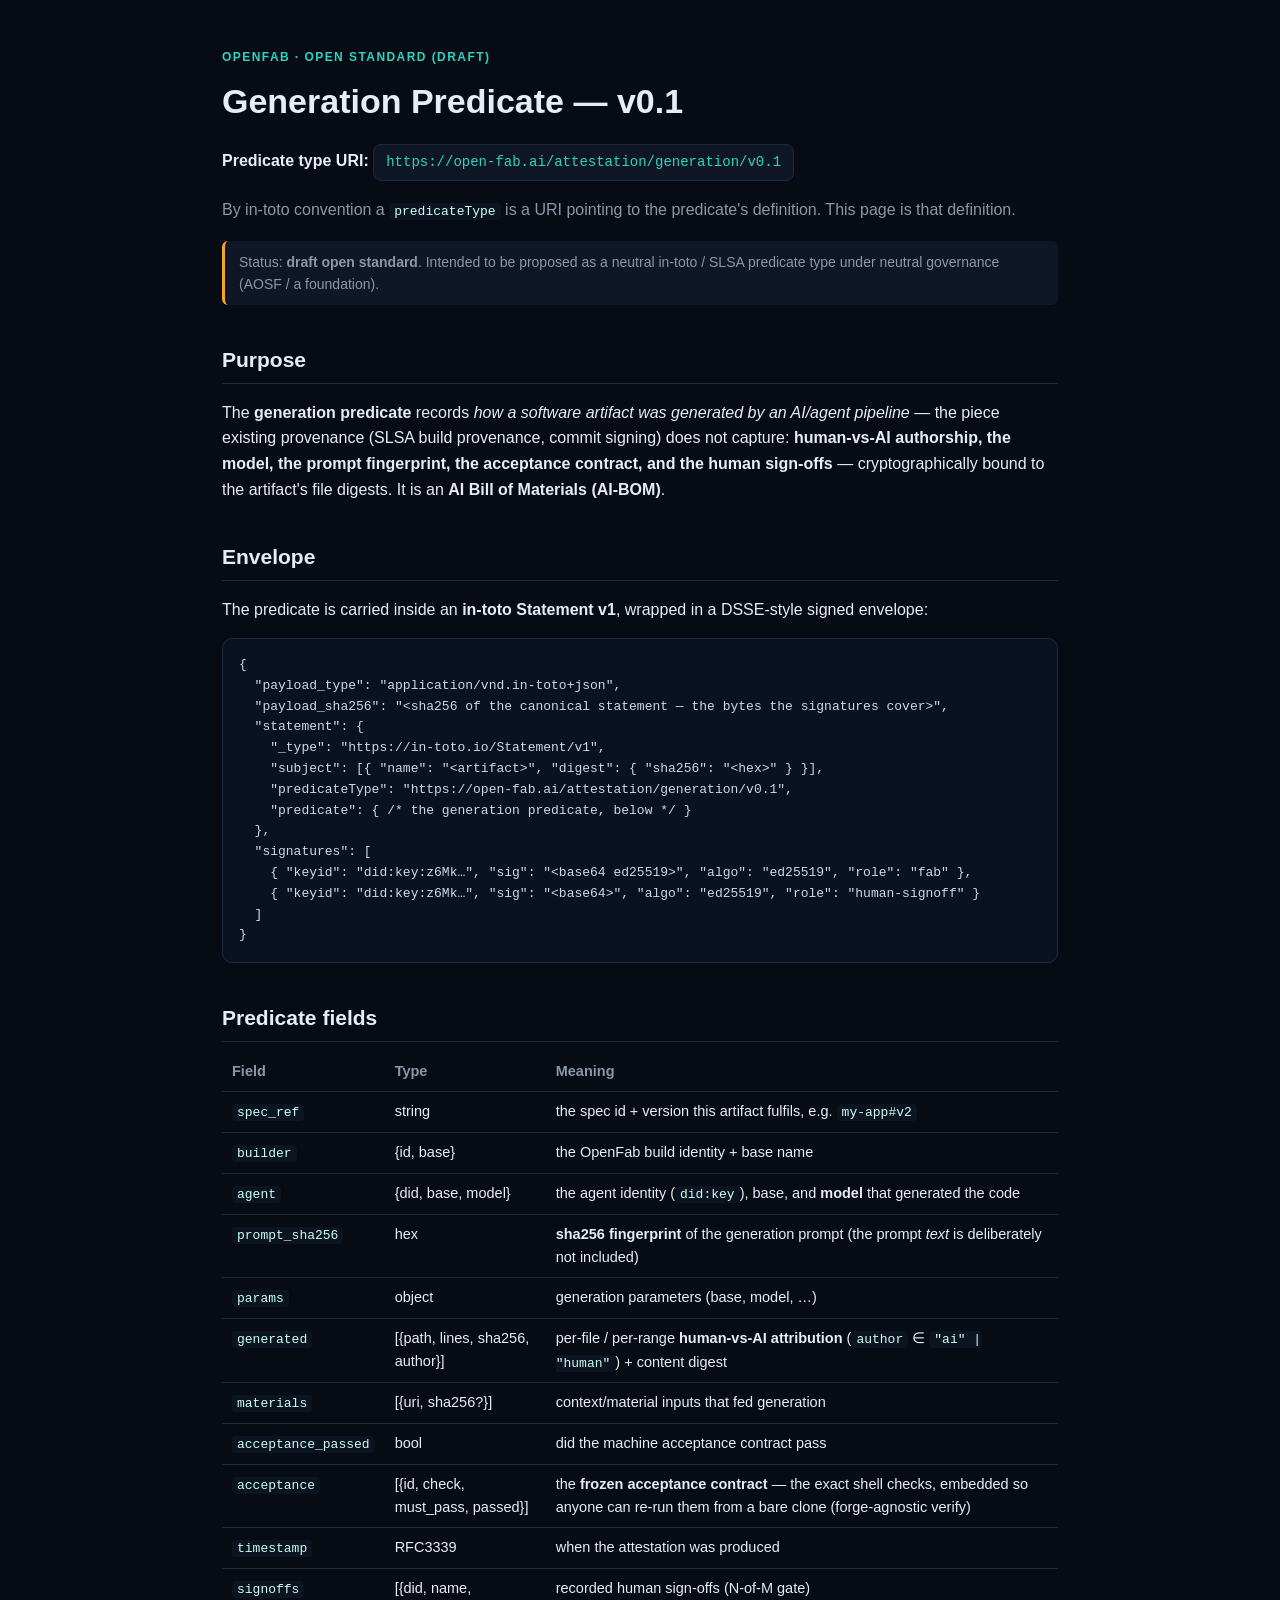
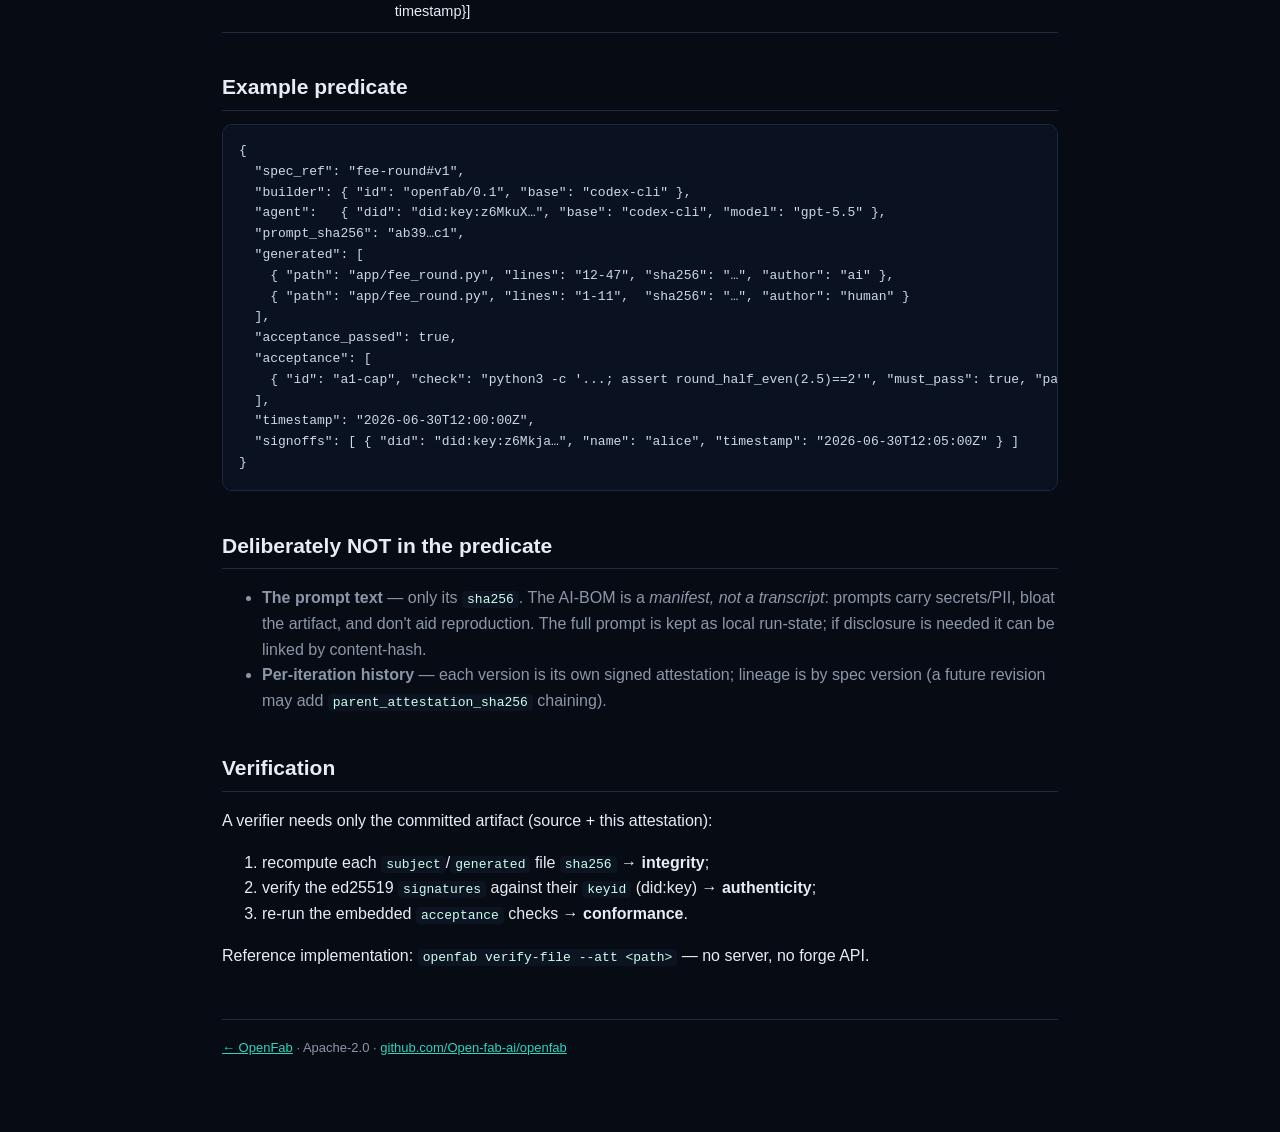
==== attestation/generation/v0.1/index.html @ d7382ff9 "docs: publish the generation predicate v0.1 (predicateType URL target) Resolves https://open-fab.ai/" ====
<!doctype html>
<html lang="en">
<head>
<meta charset="utf-8" />
<meta name="viewport" content="width=device-width, initial-scale=1" />
<title>OpenFab Generation Predicate v0.1</title>
<meta name="description" content="The openfab/generation in-toto predicate — an AI Bill of Materials recording human-vs-AI authorship, model, prompt fingerprint, the acceptance contract, and human sign-offs, bound to an artifact's file digests." />
<style>
  :root{ --bg:#070b14; --panel:#0f1626; --line:#1e2a40; --ink:#e7ecf5; --muted:#8b97a8; --teal:#2dd4bf; --amber:#f5a623; }
  *{ box-sizing:border-box }
  body{ margin:0; background:var(--bg); color:var(--ink); font:16px/1.6 -apple-system,Segoe UI,Inter,Arial,sans-serif; }
  .wrap{ max-width:880px; margin:0 auto; padding:48px 22px 80px; }
  a{ color:var(--teal); }
  .kick{ color:var(--teal); font-weight:700; letter-spacing:.12em; font-size:12px; text-transform:uppercase; }
  h1{ font-size:34px; margin:.2em 0 .1em; }
  h2{ font-size:21px; margin:1.8em 0 .5em; border-bottom:1px solid var(--line); padding-bottom:6px; }
  .uri{ display:inline-block; background:var(--panel); border:1px solid var(--line); border-radius:8px; padding:6px 12px; font-family:ui-monospace,JetBrains Mono,monospace; color:var(--teal); font-size:14px; word-break:break-all; }
  .status{ background:var(--panel); border-left:3px solid var(--amber); padding:10px 14px; border-radius:6px; color:var(--muted); font-size:14px; margin:18px 0; }
  table{ width:100%; border-collapse:collapse; margin:10px 0; font-size:14.5px; }
  th,td{ text-align:left; padding:8px 10px; border-bottom:1px solid var(--line); vertical-align:top; }
  th{ color:var(--muted); font-weight:600; }
  code{ font-family:ui-monospace,JetBrains Mono,monospace; color:#cfe; background:#0c1422; padding:1px 5px; border-radius:4px; font-size:13px; }
  pre{ background:#0a1120; border:1px solid var(--line); border-radius:10px; padding:16px; overflow:auto; font-family:ui-monospace,JetBrains Mono,monospace; font-size:13px; color:#cdd9ea; }
  .muted{ color:var(--muted); }
  footer{ margin-top:50px; color:var(--muted); font-size:13px; border-top:1px solid var(--line); padding-top:18px; }
</style>
</head>
<body>
<div class="wrap">
  <div class="kick">OpenFab · Open Standard (draft)</div>
  <h1>Generation Predicate — v0.1</h1>
  <p><b>Predicate type URI:</b> <span class="uri">https://open-fab.ai/attestation/generation/v0.1</span></p>
  <p class="muted">By in-toto convention a <code>predicateType</code> is a URI pointing to the predicate's definition. This page is that definition.</p>
  <div class="status">Status: <b>draft open standard</b>. Intended to be proposed as a neutral in-toto / SLSA predicate type under neutral governance (AOSF / a foundation).</div>

  <h2>Purpose</h2>
  <p>The <b>generation predicate</b> records <i>how a software artifact was generated by an AI/agent pipeline</i> — the piece existing provenance (SLSA build provenance, commit signing) does not capture: <b>human-vs-AI authorship, the model, the prompt fingerprint, the acceptance contract, and the human sign-offs</b> — cryptographically bound to the artifact's file digests. It is an <b>AI Bill of Materials (AI-BOM)</b>.</p>

  <h2>Envelope</h2>
  <p>The predicate is carried inside an <b>in-toto Statement v1</b>, wrapped in a DSSE-style signed envelope:</p>
  <pre>{
  "payload_type": "application/vnd.in-toto+json",
  "payload_sha256": "&lt;sha256 of the canonical statement — the bytes the signatures cover&gt;",
  "statement": {
    "_type": "https://in-toto.io/Statement/v1",
    "subject": [{ "name": "&lt;artifact&gt;", "digest": { "sha256": "&lt;hex&gt;" } }],
    "predicateType": "https://open-fab.ai/attestation/generation/v0.1",
    "predicate": { /* the generation predicate, below */ }
  },
  "signatures": [
    { "keyid": "did:key:z6Mk…", "sig": "&lt;base64 ed25519&gt;", "algo": "ed25519", "role": "fab" },
    { "keyid": "did:key:z6Mk…", "sig": "&lt;base64&gt;", "algo": "ed25519", "role": "human-signoff" }
  ]
}</pre>

  <h2>Predicate fields</h2>
  <table>
    <tr><th>Field</th><th>Type</th><th>Meaning</th></tr>
    <tr><td><code>spec_ref</code></td><td>string</td><td>the spec id + version this artifact fulfils, e.g. <code>my-app#v2</code></td></tr>
    <tr><td><code>builder</code></td><td>{id, base}</td><td>the OpenFab build identity + base name</td></tr>
    <tr><td><code>agent</code></td><td>{did, base, model}</td><td>the agent identity (<code>did:key</code>), base, and <b>model</b> that generated the code</td></tr>
    <tr><td><code>prompt_sha256</code></td><td>hex</td><td><b>sha256 fingerprint</b> of the generation prompt (the prompt <i>text</i> is deliberately not included)</td></tr>
    <tr><td><code>params</code></td><td>object</td><td>generation parameters (base, model, …)</td></tr>
    <tr><td><code>generated</code></td><td>[{path, lines, sha256, author}]</td><td>per-file / per-range <b>human-vs-AI attribution</b> (<code>author</code> ∈ <code>"ai" | "human"</code>) + content digest</td></tr>
    <tr><td><code>materials</code></td><td>[{uri, sha256?}]</td><td>context/material inputs that fed generation</td></tr>
    <tr><td><code>acceptance_passed</code></td><td>bool</td><td>did the machine acceptance contract pass</td></tr>
    <tr><td><code>acceptance</code></td><td>[{id, check, must_pass, passed}]</td><td>the <b>frozen acceptance contract</b> — the exact shell checks, embedded so anyone can re-run them from a bare clone (forge-agnostic verify)</td></tr>
    <tr><td><code>timestamp</code></td><td>RFC3339</td><td>when the attestation was produced</td></tr>
    <tr><td><code>signoffs</code></td><td>[{did, name, timestamp}]</td><td>recorded human sign-offs (N-of-M gate)</td></tr>
  </table>

  <h2>Example predicate</h2>
  <pre>{
  "spec_ref": "fee-round#v1",
  "builder": { "id": "openfab/0.1", "base": "codex-cli" },
  "agent":   { "did": "did:key:z6MkuX…", "base": "codex-cli", "model": "gpt-5.5" },
  "prompt_sha256": "ab39…c1",
  "generated": [
    { "path": "app/fee_round.py", "lines": "12-47", "sha256": "…", "author": "ai" },
    { "path": "app/fee_round.py", "lines": "1-11",  "sha256": "…", "author": "human" }
  ],
  "acceptance_passed": true,
  "acceptance": [
    { "id": "a1-cap", "check": "python3 -c '...; assert round_half_even(2.5)==2'", "must_pass": true, "passed": true }
  ],
  "timestamp": "2026-06-30T12:00:00Z",
  "signoffs": [ { "did": "did:key:z6Mkja…", "name": "alice", "timestamp": "2026-06-30T12:05:00Z" } ]
}</pre>

  <h2>Deliberately NOT in the predicate</h2>
  <ul class="muted">
    <li><b>The prompt text</b> — only its <code>sha256</code>. The AI-BOM is a <i>manifest, not a transcript</i>: prompts carry secrets/PII, bloat the artifact, and don't aid reproduction. The full prompt is kept as local run-state; if disclosure is needed it can be linked by content-hash.</li>
    <li><b>Per-iteration history</b> — each version is its own signed attestation; lineage is by spec version (a future revision may add <code>parent_attestation_sha256</code> chaining).</li>
  </ul>

  <h2>Verification</h2>
  <p>A verifier needs only the committed artifact (source + this attestation):</p>
  <ol>
    <li>recompute each <code>subject</code>/<code>generated</code> file <code>sha256</code> → <b>integrity</b>;</li>
    <li>verify the ed25519 <code>signatures</code> against their <code>keyid</code> (did:key) → <b>authenticity</b>;</li>
    <li>re-run the embedded <code>acceptance</code> checks → <b>conformance</b>.</li>
  </ol>
  <p>Reference implementation: <code>openfab verify-file --att &lt;path&gt;</code> — no server, no forge API.</p>

  <footer>
    <a href="/">← OpenFab</a> · Apache-2.0 · <a href="https://github.com/Open-fab-ai/openfab">github.com/Open-fab-ai/openfab</a>
  </footer>
</div>
</body>
</html>
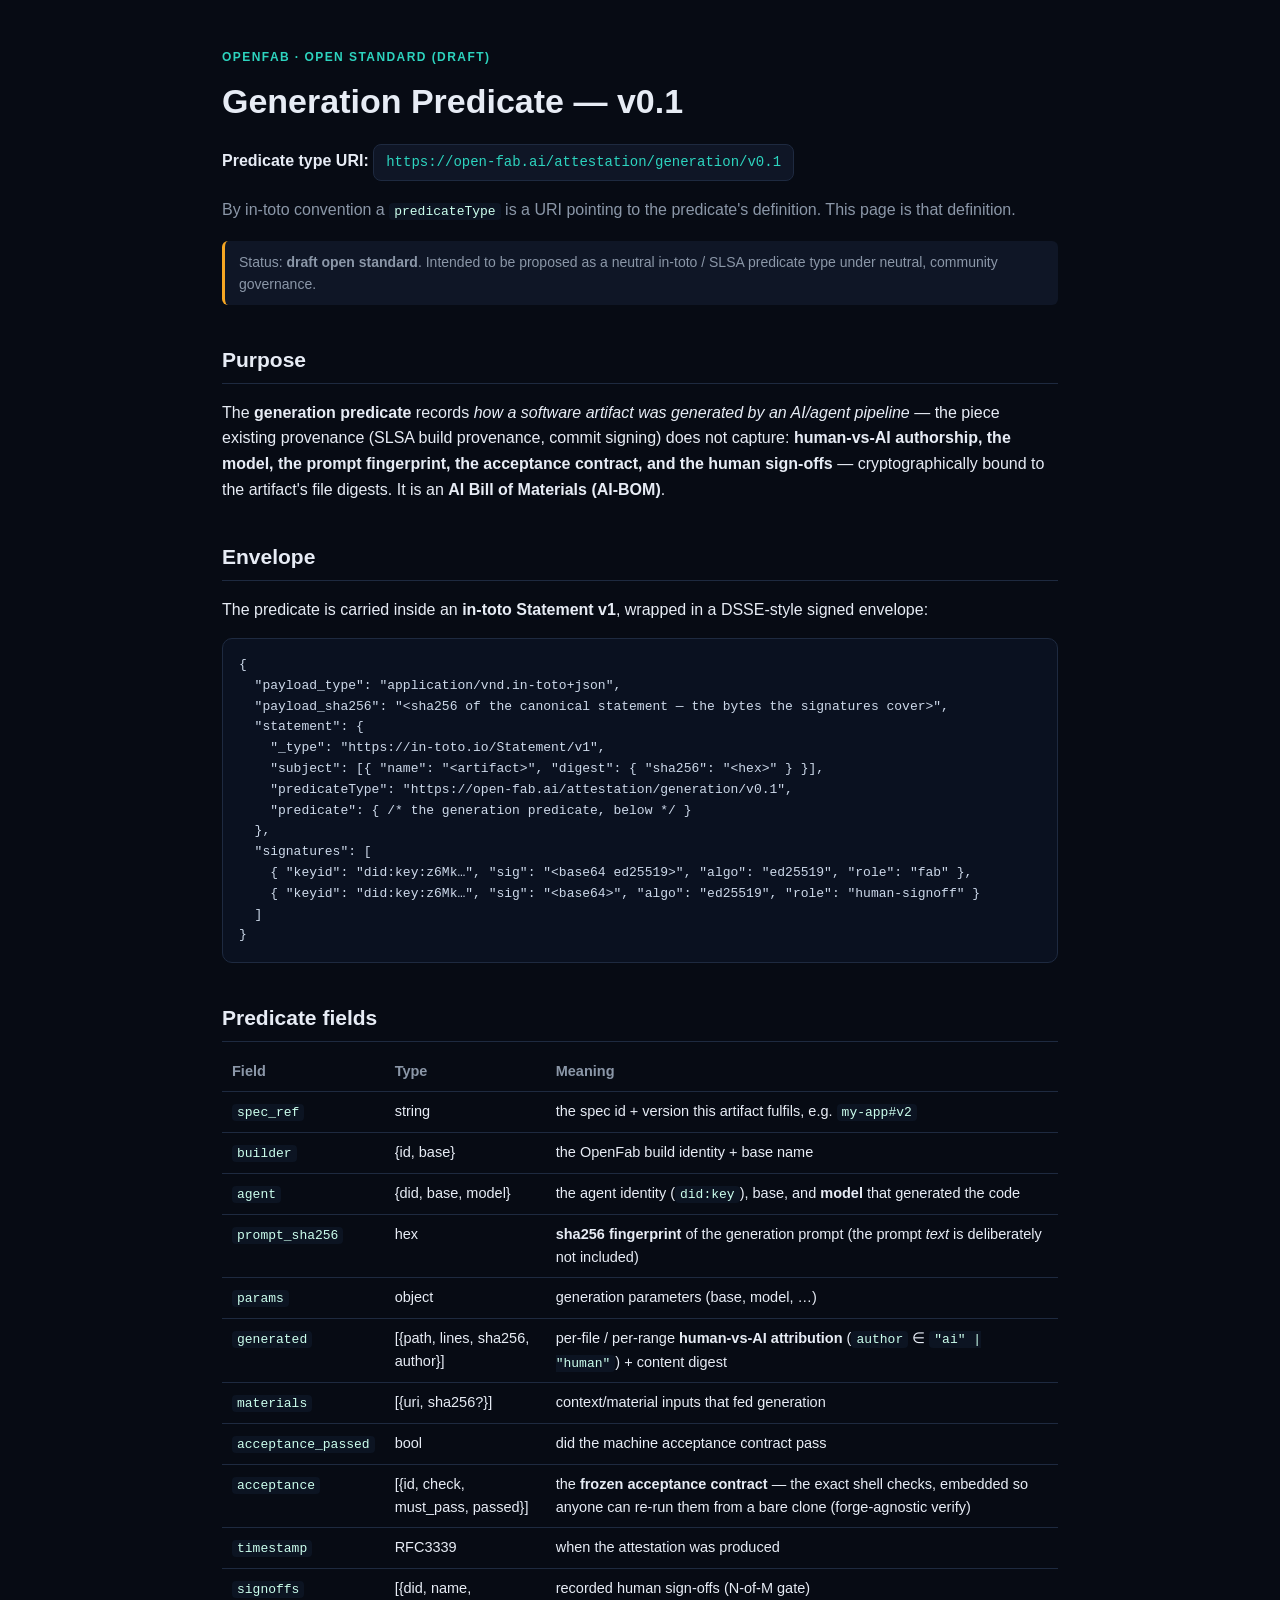
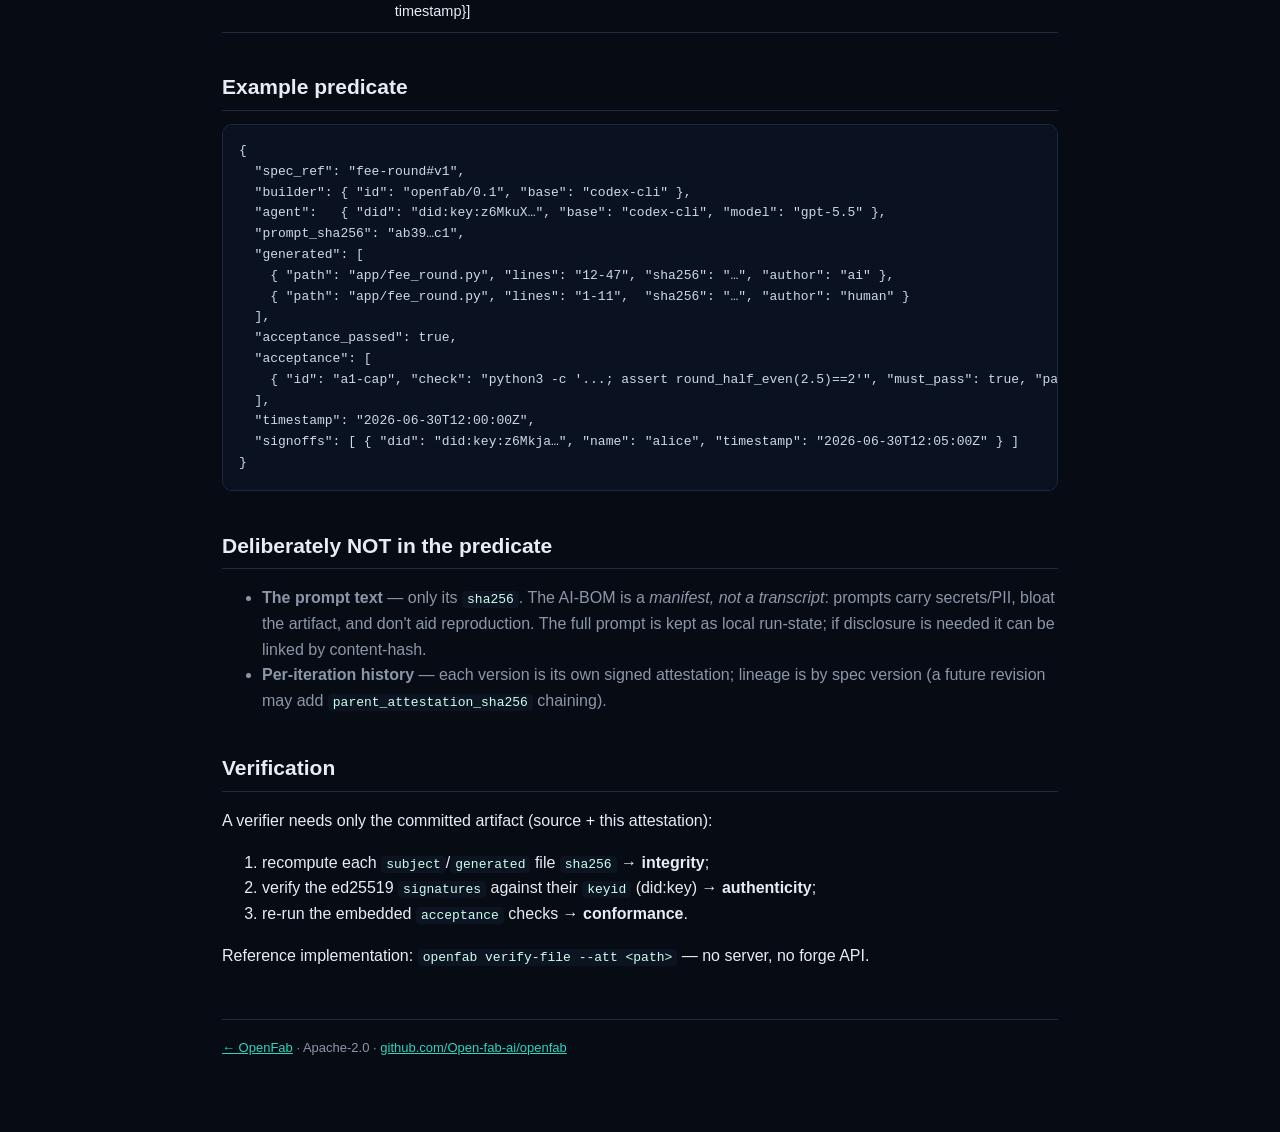
==== commit ecd7b536: "feat(site): drop AOSF — frame governance as vendor-neutral, community-governed AOSF isn't a real, ba" ====
--- a/attestation/generation/v0.1/index.html
+++ b/attestation/generation/v0.1/index.html
@@ -31,7 +31,7 @@
   <h1>Generation Predicate — v0.1</h1>
   <p><b>Predicate type URI:</b> <span class="uri">https://open-fab.ai/attestation/generation/v0.1</span></p>
   <p class="muted">By in-toto convention a <code>predicateType</code> is a URI pointing to the predicate's definition. This page is that definition.</p>
-  <div class="status">Status: <b>draft open standard</b>. Intended to be proposed as a neutral in-toto / SLSA predicate type under neutral governance (AOSF / a foundation).</div>
+  <div class="status">Status: <b>draft open standard</b>. Intended to be proposed as a neutral in-toto / SLSA predicate type under neutral, community governance.</div>
 
   <h2>Purpose</h2>
   <p>The <b>generation predicate</b> records <i>how a software artifact was generated by an AI/agent pipeline</i> — the piece existing provenance (SLSA build provenance, commit signing) does not capture: <b>human-vs-AI authorship, the model, the prompt fingerprint, the acceptance contract, and the human sign-offs</b> — cryptographically bound to the artifact's file digests. It is an <b>AI Bill of Materials (AI-BOM)</b>.</p>
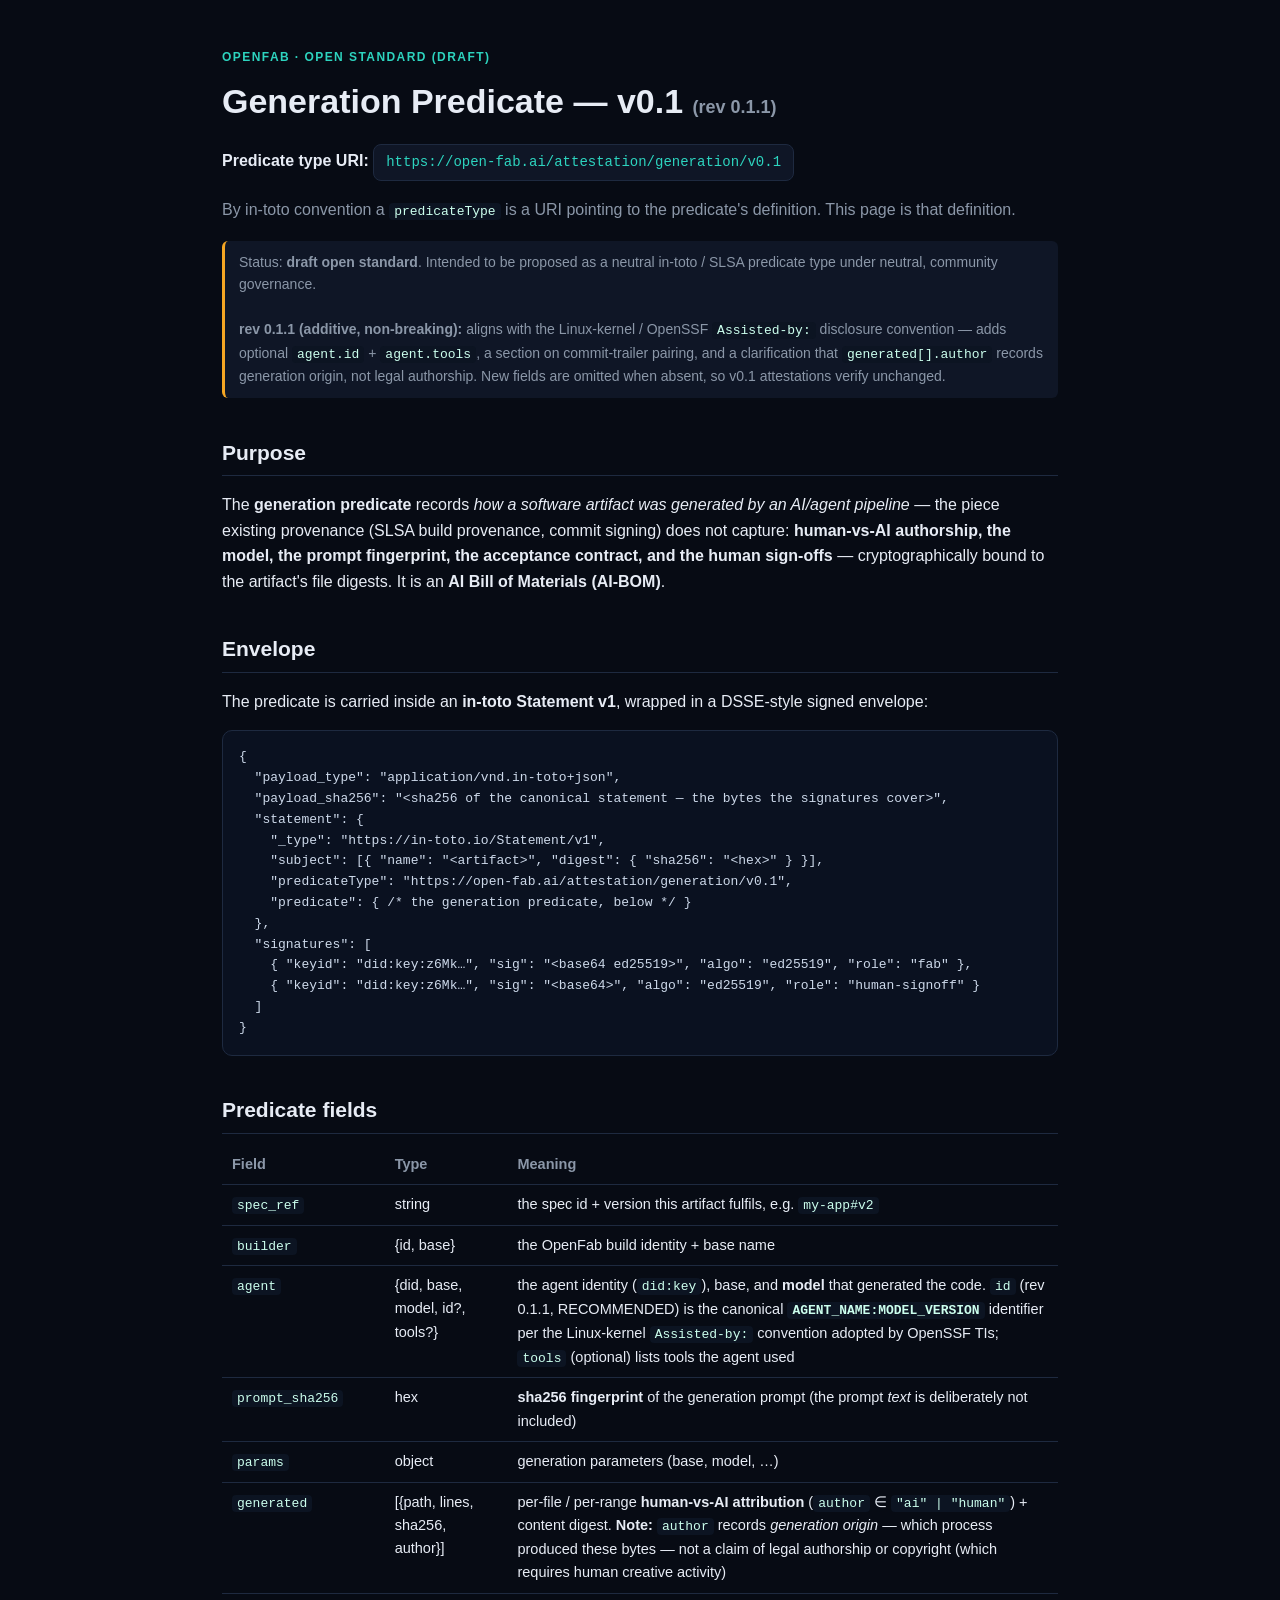
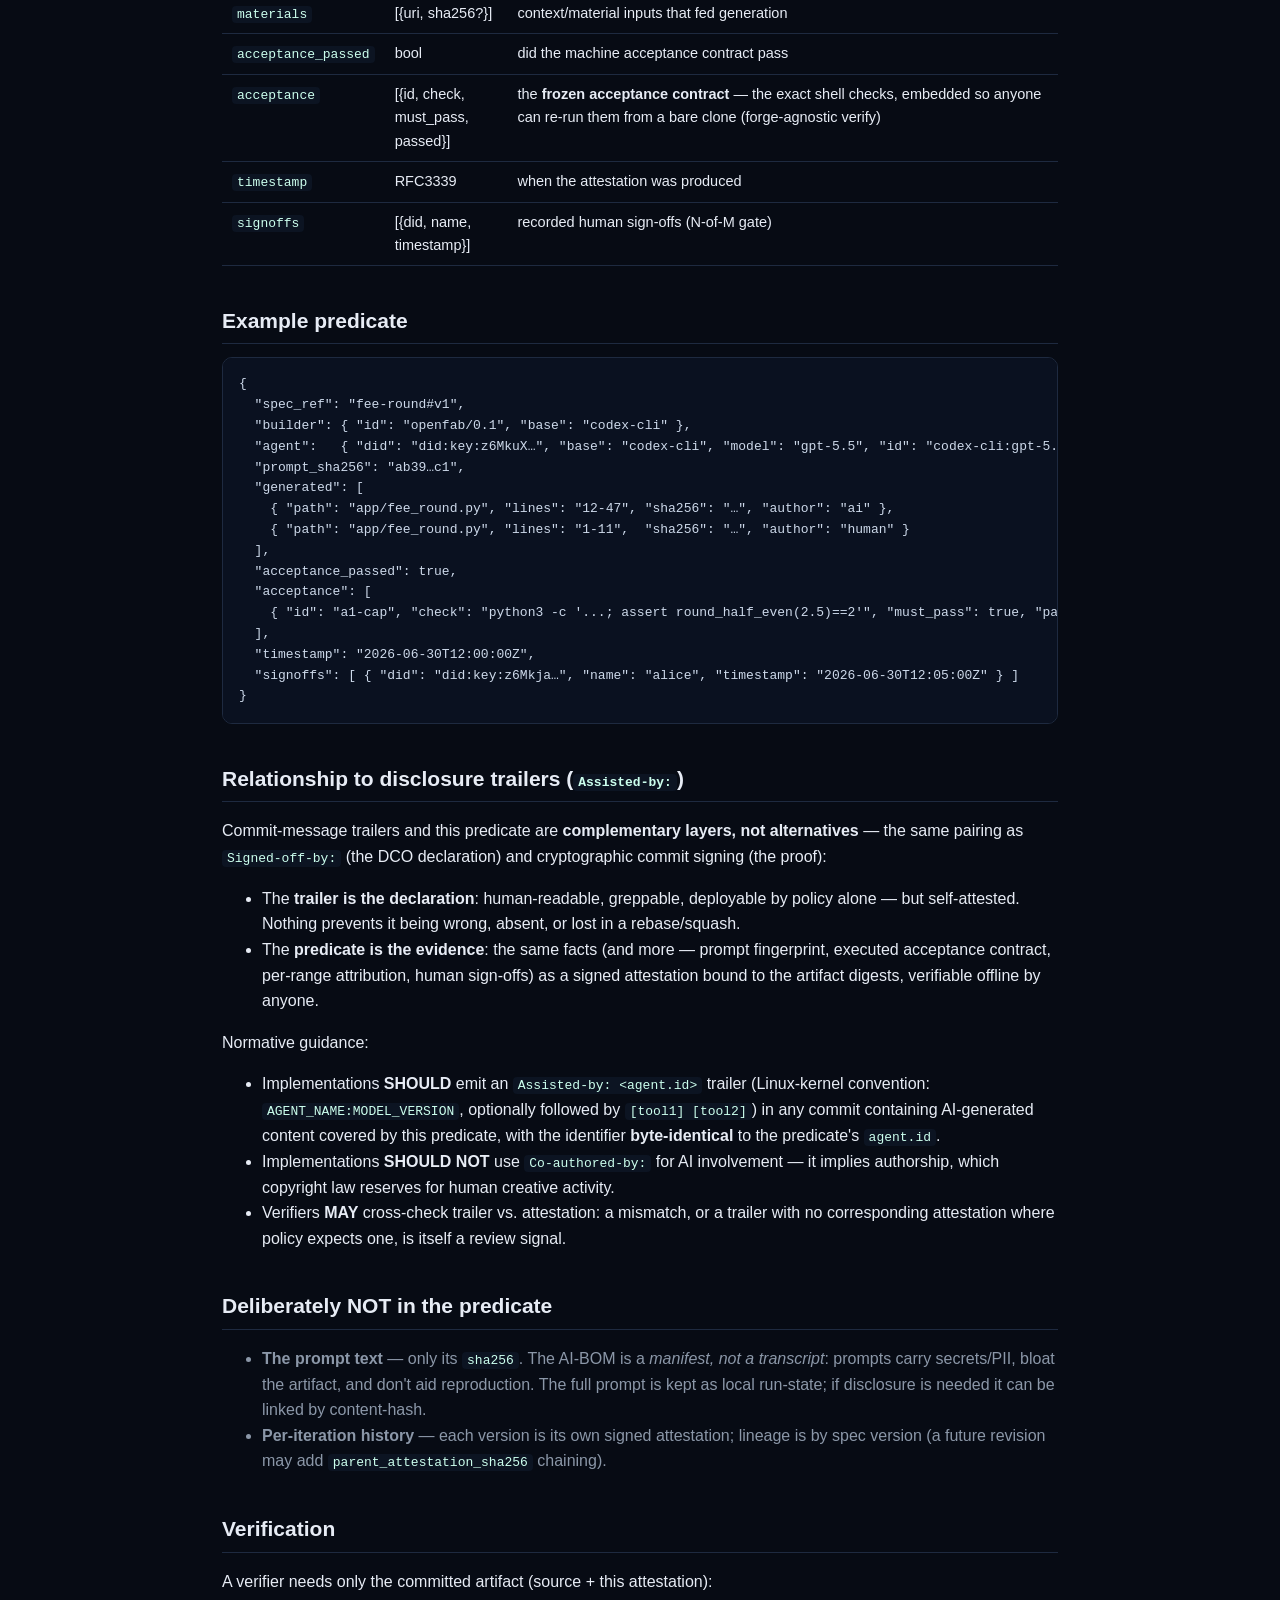
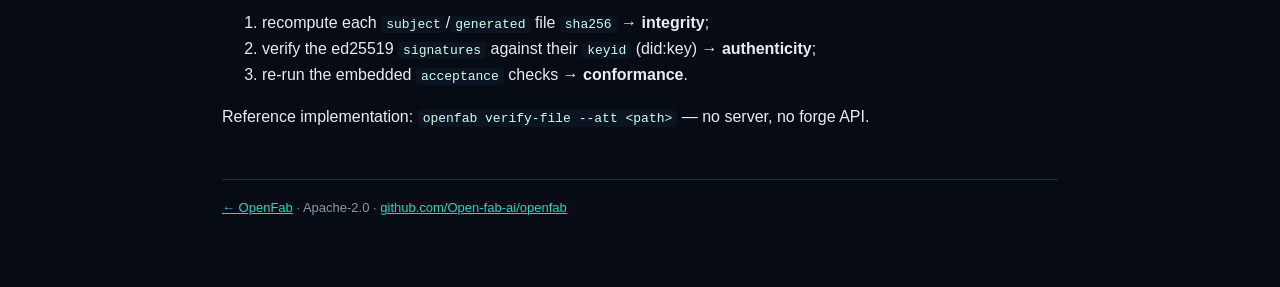
==== commit 6271ba69: "docs(predicate): rev 0.1.1 — Assisted-by alignment on the published page Mirrors openfab docs/genera" ====
--- a/attestation/generation/v0.1/index.html
+++ b/attestation/generation/v0.1/index.html
@@ -28,10 +28,11 @@
 <body>
 <div class="wrap">
   <div class="kick">OpenFab · Open Standard (draft)</div>
-  <h1>Generation Predicate — v0.1</h1>
+  <h1>Generation Predicate — v0.1 <span class="muted" style="font-size:18px">(rev 0.1.1)</span></h1>
   <p><b>Predicate type URI:</b> <span class="uri">https://open-fab.ai/attestation/generation/v0.1</span></p>
   <p class="muted">By in-toto convention a <code>predicateType</code> is a URI pointing to the predicate's definition. This page is that definition.</p>
-  <div class="status">Status: <b>draft open standard</b>. Intended to be proposed as a neutral in-toto / SLSA predicate type under neutral, community governance.</div>
+  <div class="status">Status: <b>draft open standard</b>. Intended to be proposed as a neutral in-toto / SLSA predicate type under neutral, community governance.<br/><br/>
+  <b>rev 0.1.1 (additive, non-breaking):</b> aligns with the Linux-kernel / OpenSSF <code>Assisted-by:</code> disclosure convention — adds optional <code>agent.id</code> + <code>agent.tools</code>, a section on commit-trailer pairing, and a clarification that <code>generated[].author</code> records generation origin, not legal authorship. New fields are omitted when absent, so v0.1 attestations verify unchanged.</div>
 
   <h2>Purpose</h2>
   <p>The <b>generation predicate</b> records <i>how a software artifact was generated by an AI/agent pipeline</i> — the piece existing provenance (SLSA build provenance, commit signing) does not capture: <b>human-vs-AI authorship, the model, the prompt fingerprint, the acceptance contract, and the human sign-offs</b> — cryptographically bound to the artifact's file digests. It is an <b>AI Bill of Materials (AI-BOM)</b>.</p>
@@ -58,10 +59,10 @@
     <tr><th>Field</th><th>Type</th><th>Meaning</th></tr>
     <tr><td><code>spec_ref</code></td><td>string</td><td>the spec id + version this artifact fulfils, e.g. <code>my-app#v2</code></td></tr>
     <tr><td><code>builder</code></td><td>{id, base}</td><td>the OpenFab build identity + base name</td></tr>
-    <tr><td><code>agent</code></td><td>{did, base, model}</td><td>the agent identity (<code>did:key</code>), base, and <b>model</b> that generated the code</td></tr>
+    <tr><td><code>agent</code></td><td>{did, base, model, id?, tools?}</td><td>the agent identity (<code>did:key</code>), base, and <b>model</b> that generated the code. <code>id</code> (rev 0.1.1, RECOMMENDED) is the canonical <b><code>AGENT_NAME:MODEL_VERSION</code></b> identifier per the Linux-kernel <code>Assisted-by:</code> convention adopted by OpenSSF TIs; <code>tools</code> (optional) lists tools the agent used</td></tr>
     <tr><td><code>prompt_sha256</code></td><td>hex</td><td><b>sha256 fingerprint</b> of the generation prompt (the prompt <i>text</i> is deliberately not included)</td></tr>
     <tr><td><code>params</code></td><td>object</td><td>generation parameters (base, model, …)</td></tr>
-    <tr><td><code>generated</code></td><td>[{path, lines, sha256, author}]</td><td>per-file / per-range <b>human-vs-AI attribution</b> (<code>author</code> ∈ <code>"ai" | "human"</code>) + content digest</td></tr>
+    <tr><td><code>generated</code></td><td>[{path, lines, sha256, author}]</td><td>per-file / per-range <b>human-vs-AI attribution</b> (<code>author</code> ∈ <code>"ai" | "human"</code>) + content digest. <b>Note:</b> <code>author</code> records <i>generation origin</i> — which process produced these bytes — not a claim of legal authorship or copyright (which requires human creative activity)</td></tr>
     <tr><td><code>materials</code></td><td>[{uri, sha256?}]</td><td>context/material inputs that fed generation</td></tr>
     <tr><td><code>acceptance_passed</code></td><td>bool</td><td>did the machine acceptance contract pass</td></tr>
     <tr><td><code>acceptance</code></td><td>[{id, check, must_pass, passed}]</td><td>the <b>frozen acceptance contract</b> — the exact shell checks, embedded so anyone can re-run them from a bare clone (forge-agnostic verify)</td></tr>
@@ -73,7 +74,7 @@
   <pre>{
   "spec_ref": "fee-round#v1",
   "builder": { "id": "openfab/0.1", "base": "codex-cli" },
-  "agent":   { "did": "did:key:z6MkuX…", "base": "codex-cli", "model": "gpt-5.5" },
+  "agent":   { "did": "did:key:z6MkuX…", "base": "codex-cli", "model": "gpt-5.5", "id": "codex-cli:gpt-5.5" },
   "prompt_sha256": "ab39…c1",
   "generated": [
     { "path": "app/fee_round.py", "lines": "12-47", "sha256": "…", "author": "ai" },
@@ -86,6 +87,19 @@
   "timestamp": "2026-06-30T12:00:00Z",
   "signoffs": [ { "did": "did:key:z6Mkja…", "name": "alice", "timestamp": "2026-06-30T12:05:00Z" } ]
 }</pre>
+
+  <h2>Relationship to disclosure trailers (<code>Assisted-by:</code>)</h2>
+  <p>Commit-message trailers and this predicate are <b>complementary layers, not alternatives</b> — the same pairing as <code>Signed-off-by:</code> (the DCO declaration) and cryptographic commit signing (the proof):</p>
+  <ul>
+    <li>The <b>trailer is the declaration</b>: human-readable, greppable, deployable by policy alone — but self-attested. Nothing prevents it being wrong, absent, or lost in a rebase/squash.</li>
+    <li>The <b>predicate is the evidence</b>: the same facts (and more — prompt fingerprint, executed acceptance contract, per-range attribution, human sign-offs) as a signed attestation bound to the artifact digests, verifiable offline by anyone.</li>
+  </ul>
+  <p>Normative guidance:</p>
+  <ul>
+    <li>Implementations <b>SHOULD</b> emit an <code>Assisted-by: &lt;agent.id&gt;</code> trailer (Linux-kernel convention: <code>AGENT_NAME:MODEL_VERSION</code>, optionally followed by <code>[tool1] [tool2]</code>) in any commit containing AI-generated content covered by this predicate, with the identifier <b>byte-identical</b> to the predicate's <code>agent.id</code>.</li>
+    <li>Implementations <b>SHOULD NOT</b> use <code>Co-authored-by:</code> for AI involvement — it implies authorship, which copyright law reserves for human creative activity.</li>
+    <li>Verifiers <b>MAY</b> cross-check trailer vs. attestation: a mismatch, or a trailer with no corresponding attestation where policy expects one, is itself a review signal.</li>
+  </ul>
 
   <h2>Deliberately NOT in the predicate</h2>
   <ul class="muted">
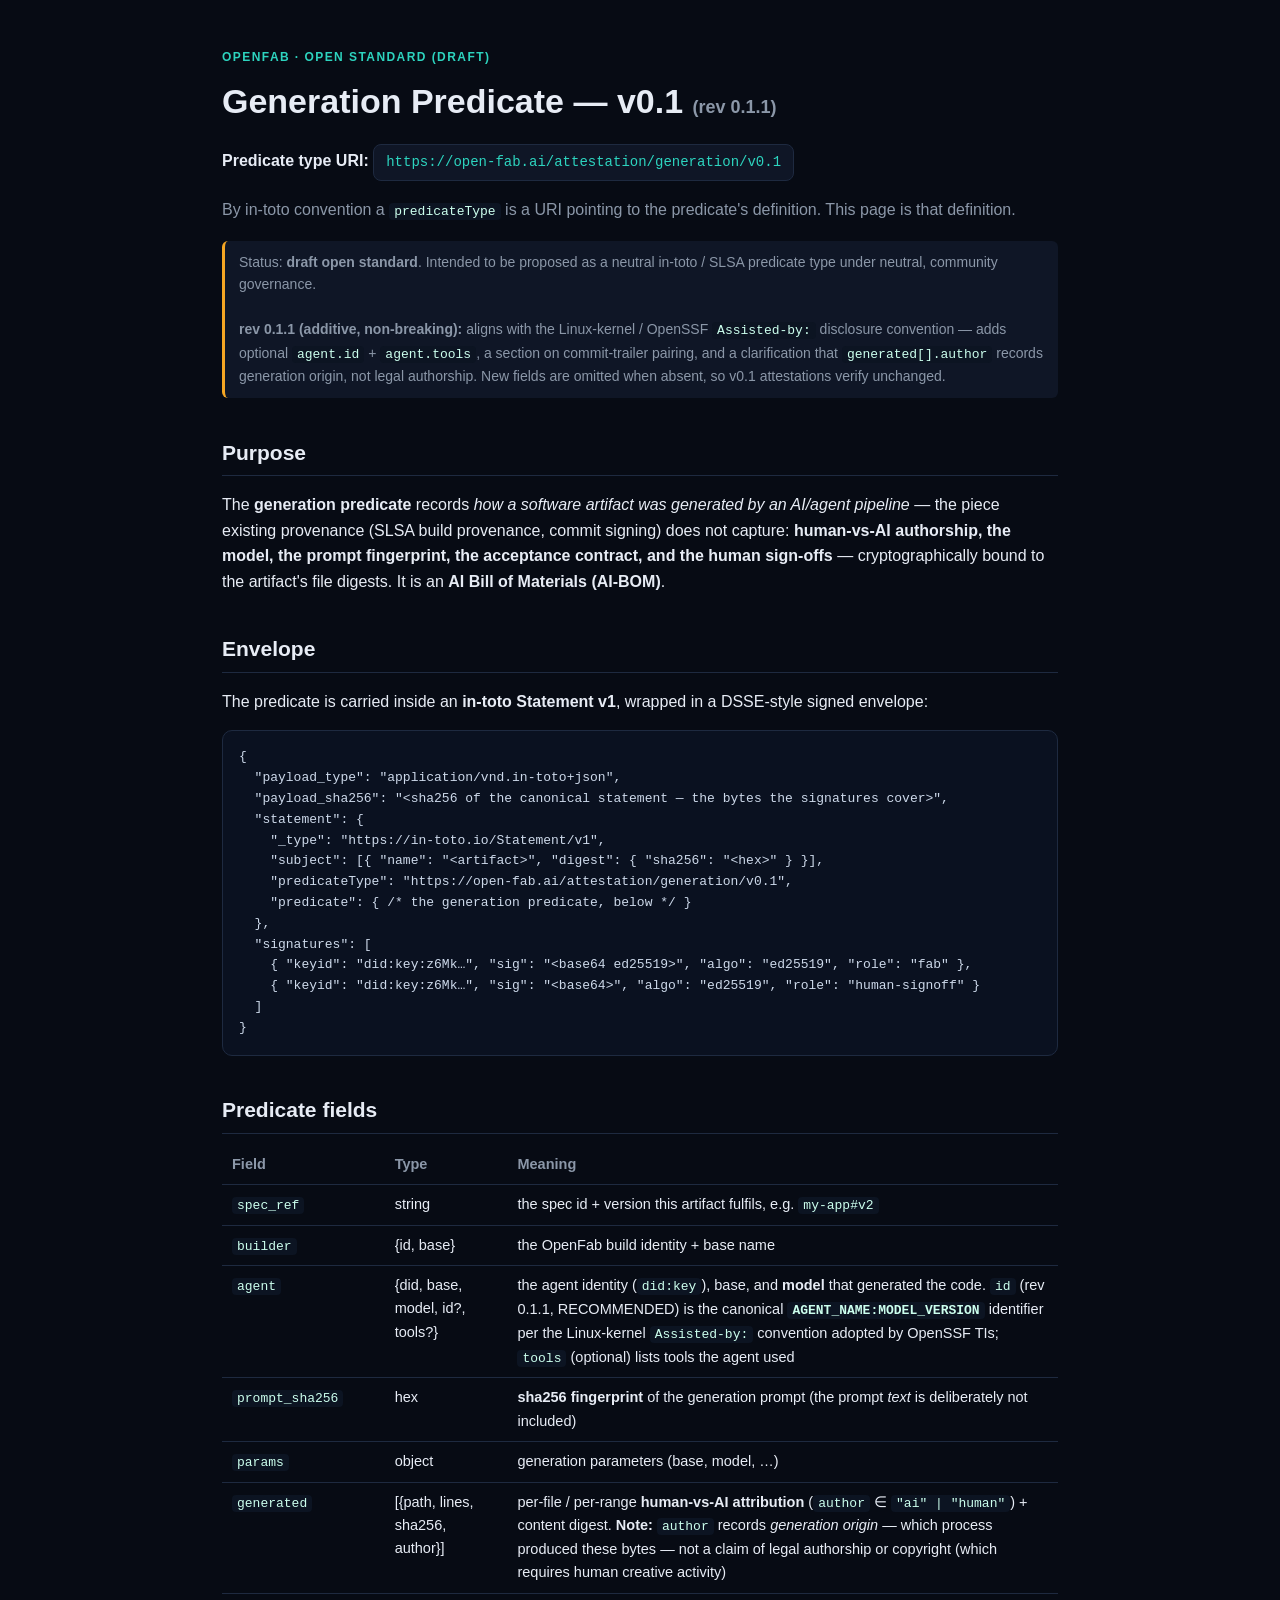
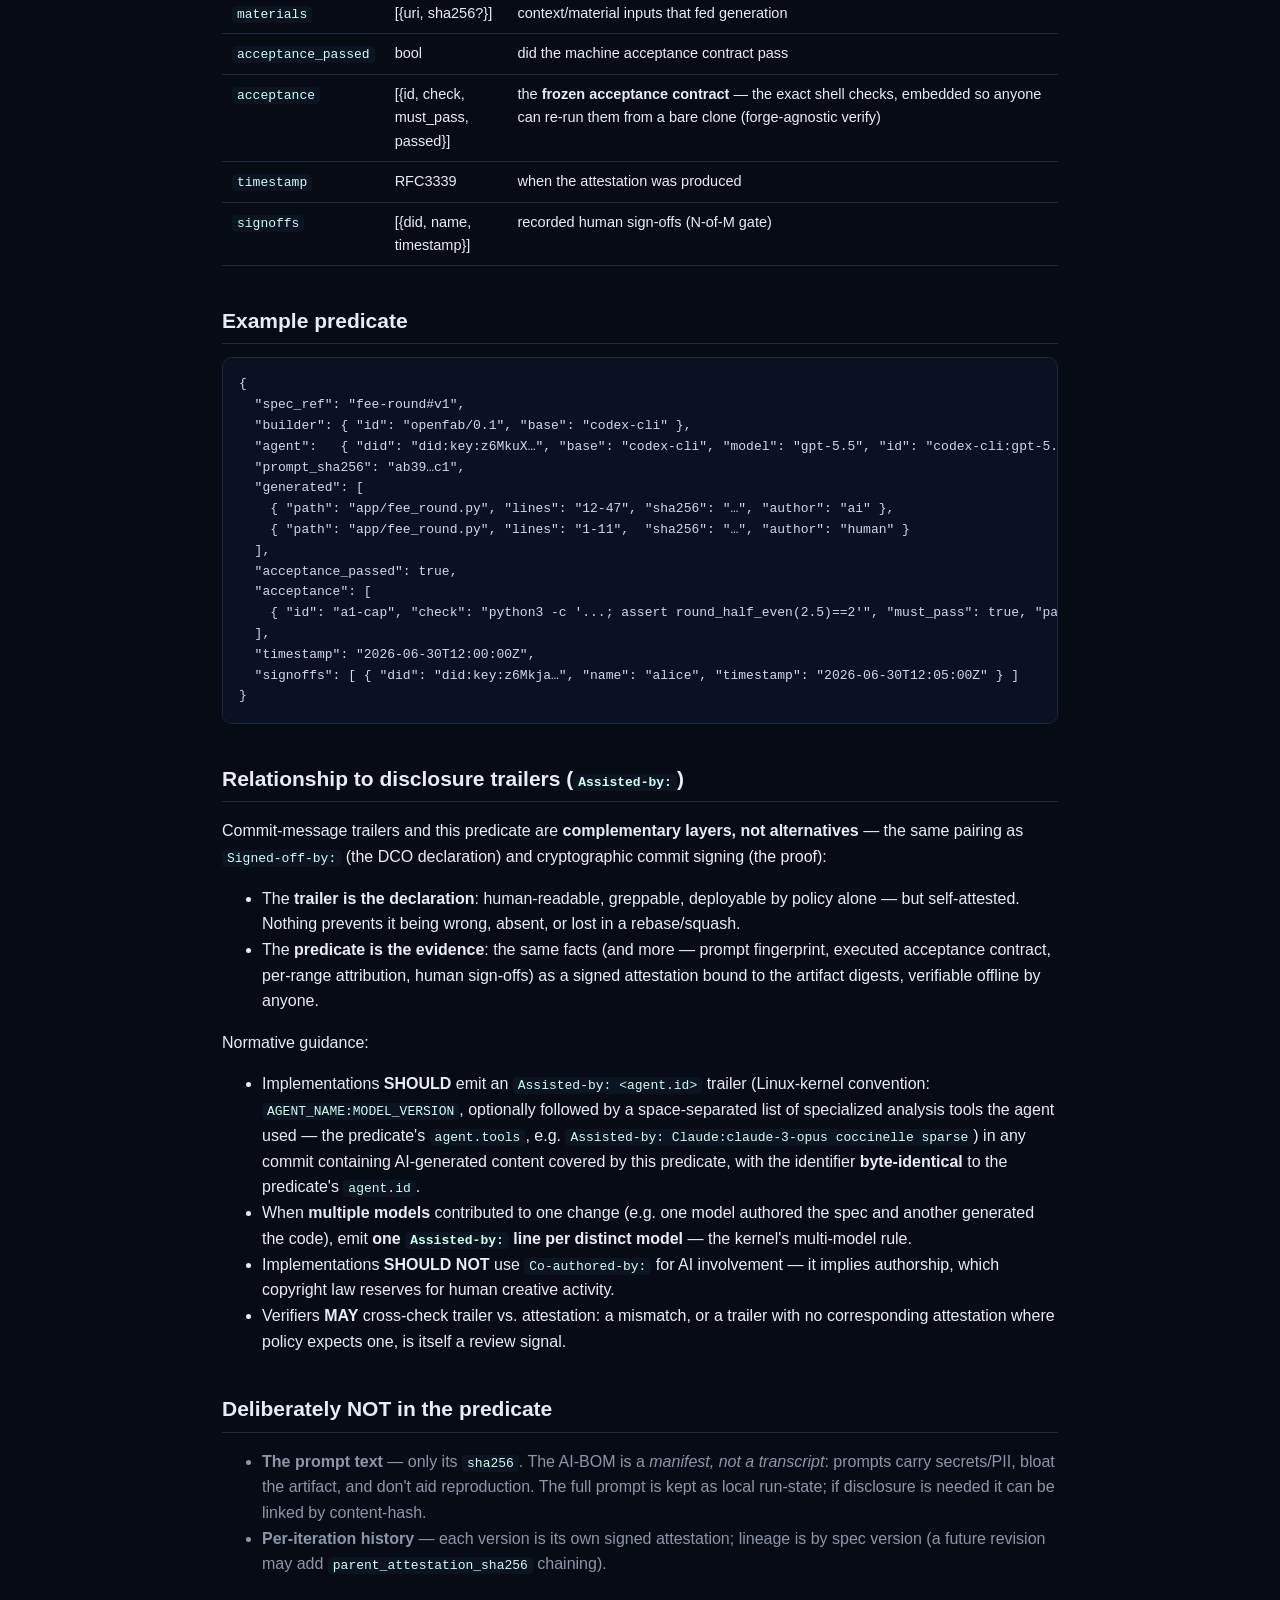
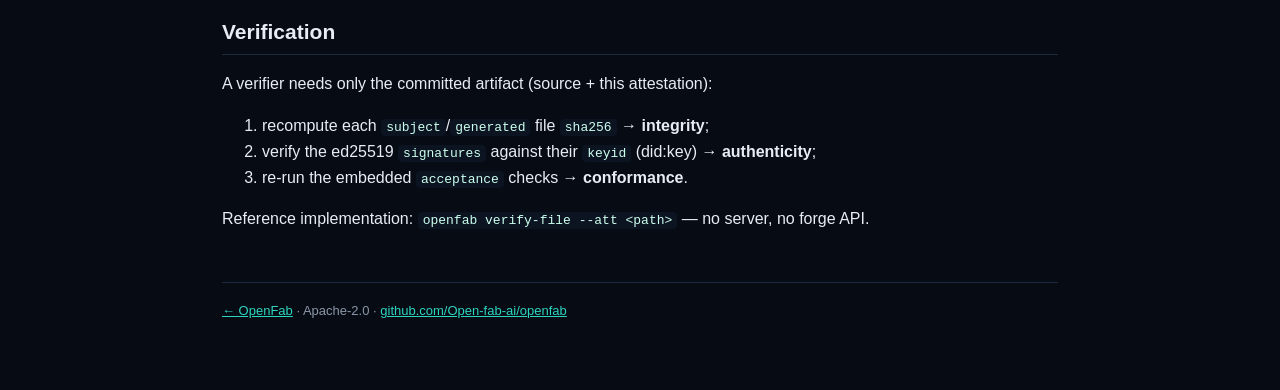
==== commit 87e3269e: "docs(predicate): kernel multi-model + tool-list trailer refinements on the published page" ====
--- a/attestation/generation/v0.1/index.html
+++ b/attestation/generation/v0.1/index.html
@@ -96,7 +96,8 @@
   </ul>
   <p>Normative guidance:</p>
   <ul>
-    <li>Implementations <b>SHOULD</b> emit an <code>Assisted-by: &lt;agent.id&gt;</code> trailer (Linux-kernel convention: <code>AGENT_NAME:MODEL_VERSION</code>, optionally followed by <code>[tool1] [tool2]</code>) in any commit containing AI-generated content covered by this predicate, with the identifier <b>byte-identical</b> to the predicate's <code>agent.id</code>.</li>
+    <li>Implementations <b>SHOULD</b> emit an <code>Assisted-by: &lt;agent.id&gt;</code> trailer (Linux-kernel convention: <code>AGENT_NAME:MODEL_VERSION</code>, optionally followed by a space-separated list of specialized analysis tools the agent used — the predicate's <code>agent.tools</code>, e.g. <code>Assisted-by: Claude:claude-3-opus coccinelle sparse</code>) in any commit containing AI-generated content covered by this predicate, with the identifier <b>byte-identical</b> to the predicate's <code>agent.id</code>.</li>
+    <li>When <b>multiple models</b> contributed to one change (e.g. one model authored the spec and another generated the code), emit <b>one <code>Assisted-by:</code> line per distinct model</b> — the kernel's multi-model rule.</li>
     <li>Implementations <b>SHOULD NOT</b> use <code>Co-authored-by:</code> for AI involvement — it implies authorship, which copyright law reserves for human creative activity.</li>
     <li>Verifiers <b>MAY</b> cross-check trailer vs. attestation: a mismatch, or a trailer with no corresponding attestation where policy expects one, is itself a review signal.</li>
   </ul>
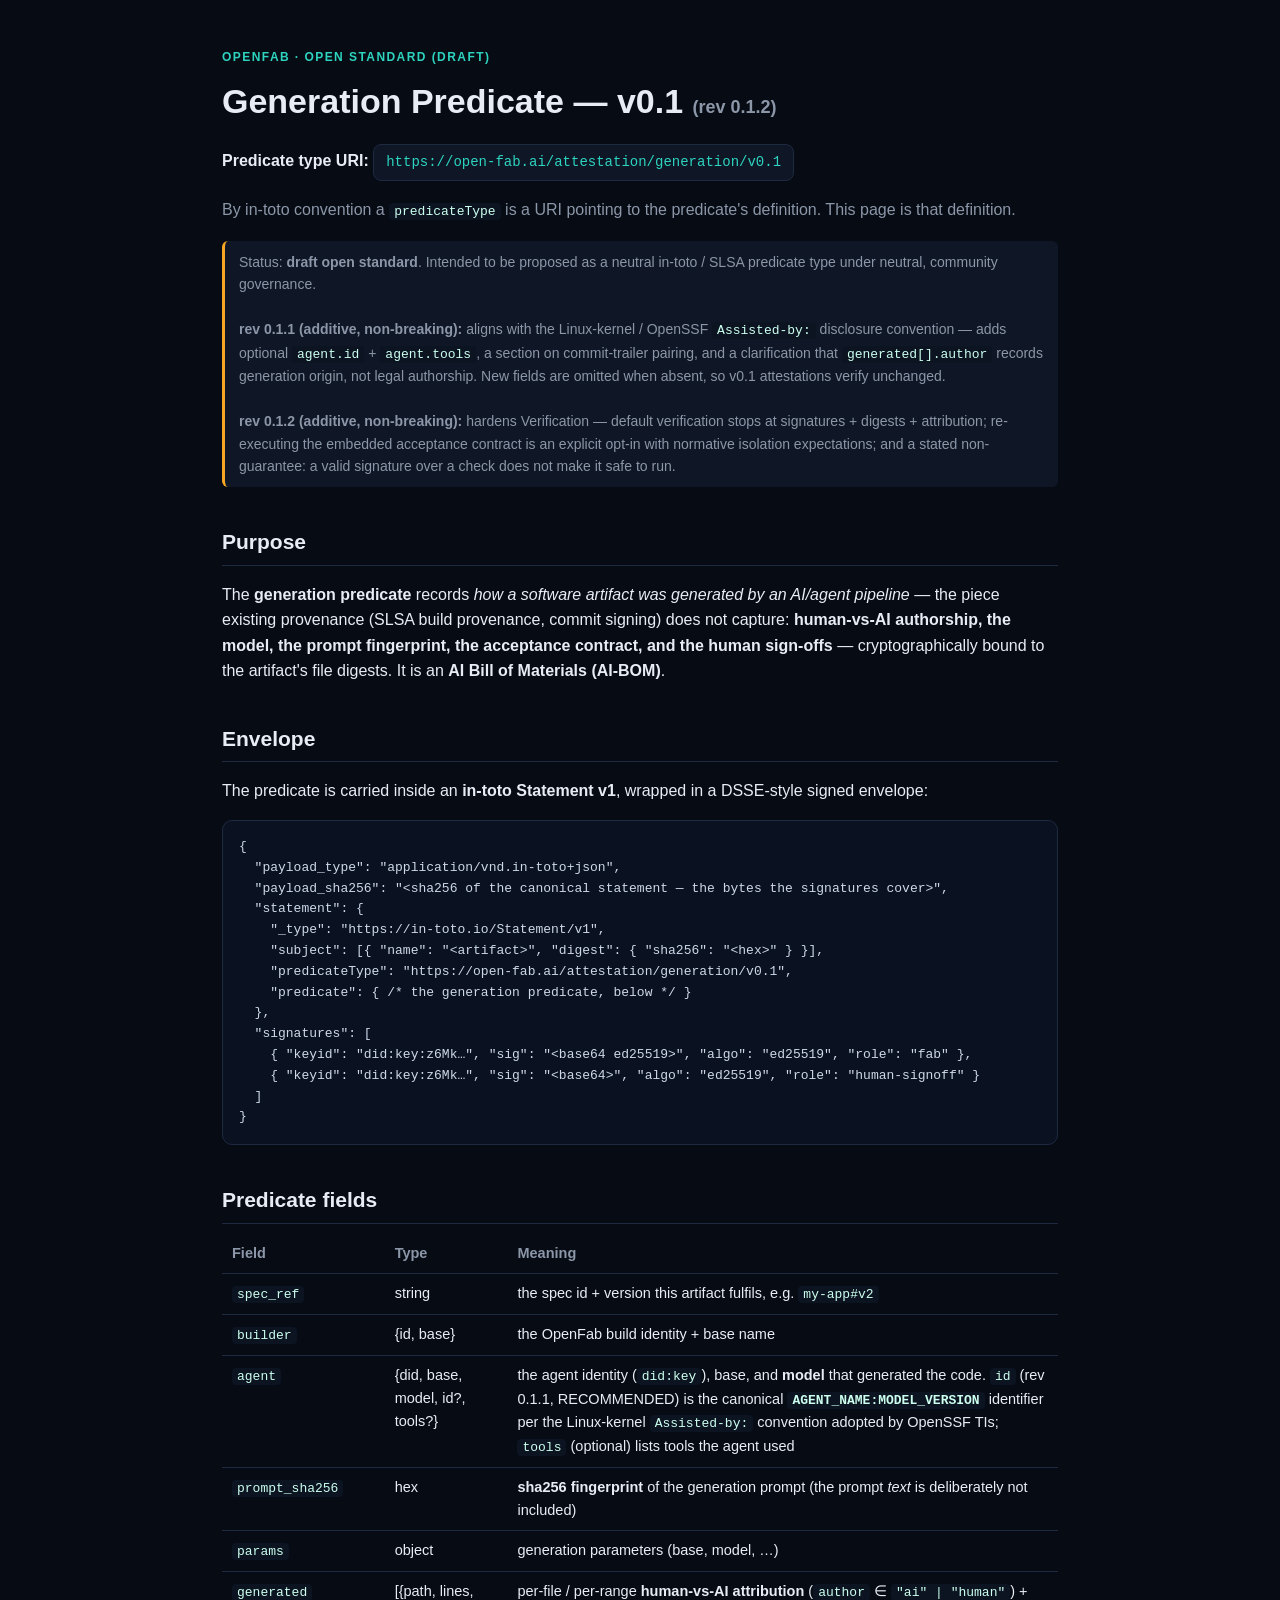
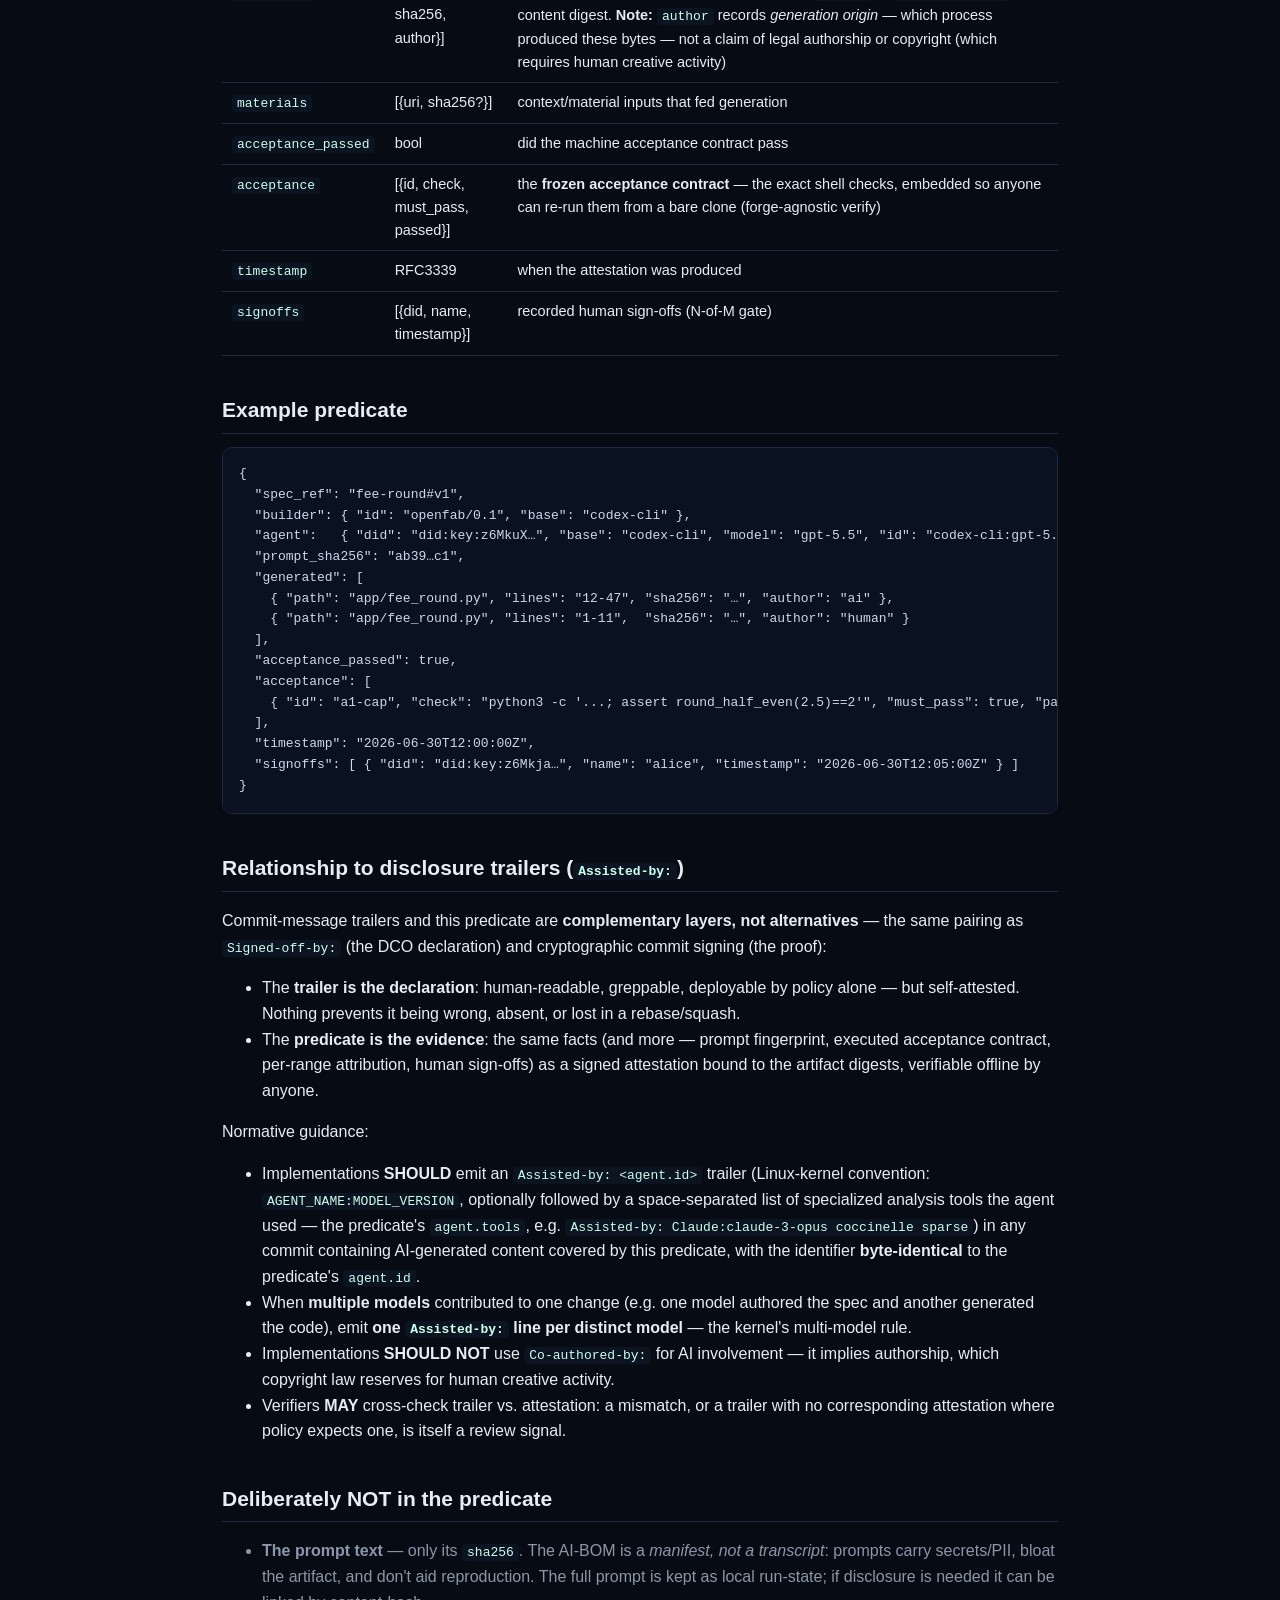
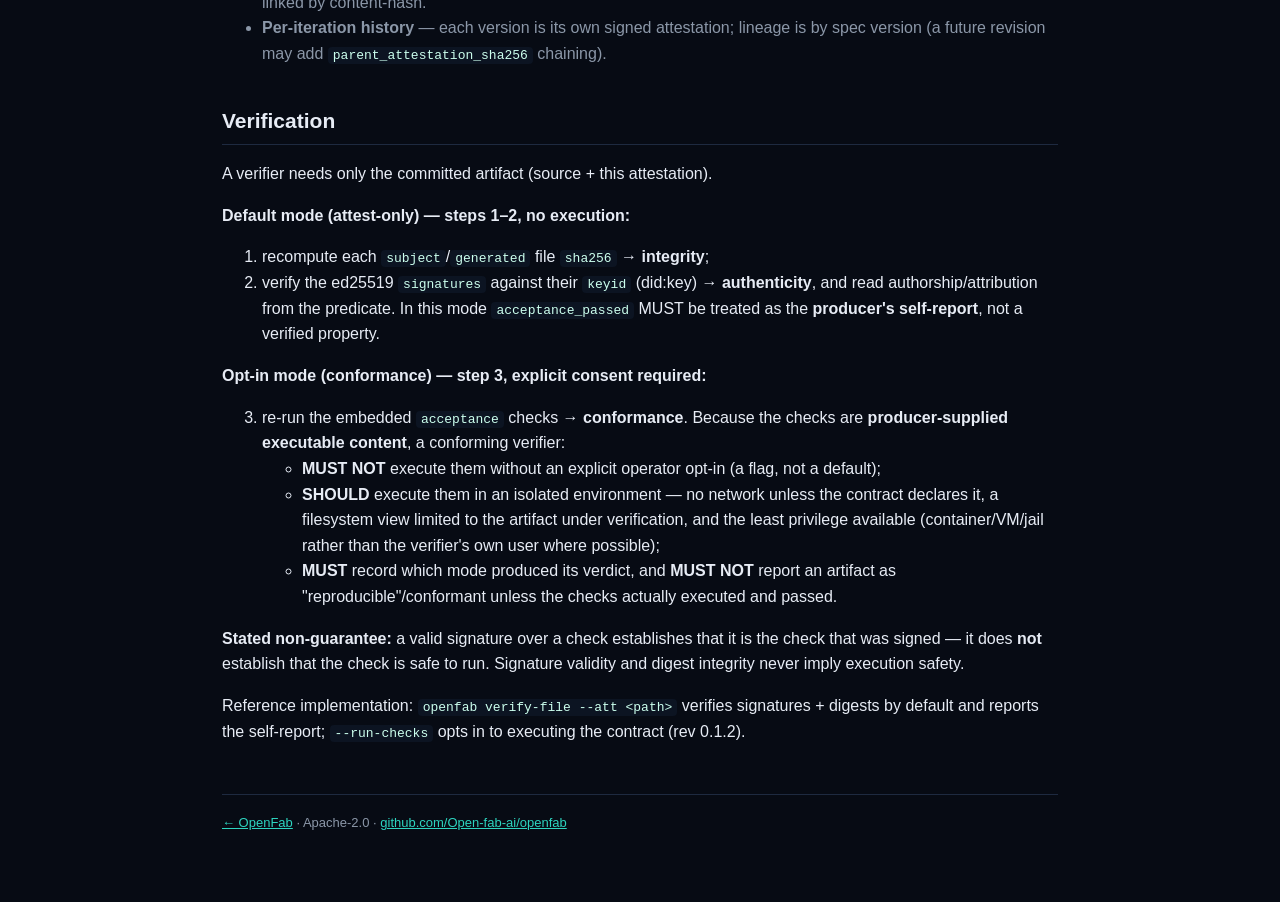
==== commit dcfa0cdf: "docs(predicate): rev 0.1.2 — verification hardening on the published page" ====
--- a/attestation/generation/v0.1/index.html
+++ b/attestation/generation/v0.1/index.html
@@ -28,11 +28,12 @@
 <body>
 <div class="wrap">
   <div class="kick">OpenFab · Open Standard (draft)</div>
-  <h1>Generation Predicate — v0.1 <span class="muted" style="font-size:18px">(rev 0.1.1)</span></h1>
+  <h1>Generation Predicate — v0.1 <span class="muted" style="font-size:18px">(rev 0.1.2)</span></h1>
   <p><b>Predicate type URI:</b> <span class="uri">https://open-fab.ai/attestation/generation/v0.1</span></p>
   <p class="muted">By in-toto convention a <code>predicateType</code> is a URI pointing to the predicate's definition. This page is that definition.</p>
   <div class="status">Status: <b>draft open standard</b>. Intended to be proposed as a neutral in-toto / SLSA predicate type under neutral, community governance.<br/><br/>
-  <b>rev 0.1.1 (additive, non-breaking):</b> aligns with the Linux-kernel / OpenSSF <code>Assisted-by:</code> disclosure convention — adds optional <code>agent.id</code> + <code>agent.tools</code>, a section on commit-trailer pairing, and a clarification that <code>generated[].author</code> records generation origin, not legal authorship. New fields are omitted when absent, so v0.1 attestations verify unchanged.</div>
+  <b>rev 0.1.1 (additive, non-breaking):</b> aligns with the Linux-kernel / OpenSSF <code>Assisted-by:</code> disclosure convention — adds optional <code>agent.id</code> + <code>agent.tools</code>, a section on commit-trailer pairing, and a clarification that <code>generated[].author</code> records generation origin, not legal authorship. New fields are omitted when absent, so v0.1 attestations verify unchanged.<br/><br/>
+  <b>rev 0.1.2 (additive, non-breaking):</b> hardens Verification — default verification stops at signatures + digests + attribution; re-executing the embedded acceptance contract is an explicit opt-in with normative isolation expectations; and a stated non-guarantee: a valid signature over a check does not make it safe to run.</div>
 
   <h2>Purpose</h2>
   <p>The <b>generation predicate</b> records <i>how a software artifact was generated by an AI/agent pipeline</i> — the piece existing provenance (SLSA build provenance, commit signing) does not capture: <b>human-vs-AI authorship, the model, the prompt fingerprint, the acceptance contract, and the human sign-offs</b> — cryptographically bound to the artifact's file digests. It is an <b>AI Bill of Materials (AI-BOM)</b>.</p>
@@ -109,13 +110,24 @@
   </ul>
 
   <h2>Verification</h2>
-  <p>A verifier needs only the committed artifact (source + this attestation):</p>
+  <p>A verifier needs only the committed artifact (source + this attestation).</p>
+  <p><b>Default mode (attest-only) — steps 1–2, no execution:</b></p>
   <ol>
     <li>recompute each <code>subject</code>/<code>generated</code> file <code>sha256</code> → <b>integrity</b>;</li>
-    <li>verify the ed25519 <code>signatures</code> against their <code>keyid</code> (did:key) → <b>authenticity</b>;</li>
-    <li>re-run the embedded <code>acceptance</code> checks → <b>conformance</b>.</li>
+    <li>verify the ed25519 <code>signatures</code> against their <code>keyid</code> (did:key) → <b>authenticity</b>, and read authorship/attribution from the predicate. In this mode <code>acceptance_passed</code> MUST be treated as the <b>producer's self-report</b>, not a verified property.</li>
   </ol>
-  <p>Reference implementation: <code>openfab verify-file --att &lt;path&gt;</code> — no server, no forge API.</p>
+  <p><b>Opt-in mode (conformance) — step 3, explicit consent required:</b></p>
+  <ol start="3">
+    <li>re-run the embedded <code>acceptance</code> checks → <b>conformance</b>. Because the checks are <b>producer-supplied executable content</b>, a conforming verifier:
+      <ul>
+        <li><b>MUST NOT</b> execute them without an explicit operator opt-in (a flag, not a default);</li>
+        <li><b>SHOULD</b> execute them in an isolated environment — no network unless the contract declares it, a filesystem view limited to the artifact under verification, and the least privilege available (container/VM/jail rather than the verifier's own user where possible);</li>
+        <li><b>MUST</b> record which mode produced its verdict, and <b>MUST NOT</b> report an artifact as "reproducible"/conformant unless the checks actually executed and passed.</li>
+      </ul>
+    </li>
+  </ol>
+  <p><b>Stated non-guarantee:</b> a valid signature over a check establishes that it is the check that was signed — it does <b>not</b> establish that the check is safe to run. Signature validity and digest integrity never imply execution safety.</p>
+  <p>Reference implementation: <code>openfab verify-file --att &lt;path&gt;</code> verifies signatures + digests by default and reports the self-report; <code>--run-checks</code> opts in to executing the contract (rev 0.1.2).</p>
 
   <footer>
     <a href="/">← OpenFab</a> · Apache-2.0 · <a href="https://github.com/Open-fab-ai/openfab">github.com/Open-fab-ai/openfab</a>
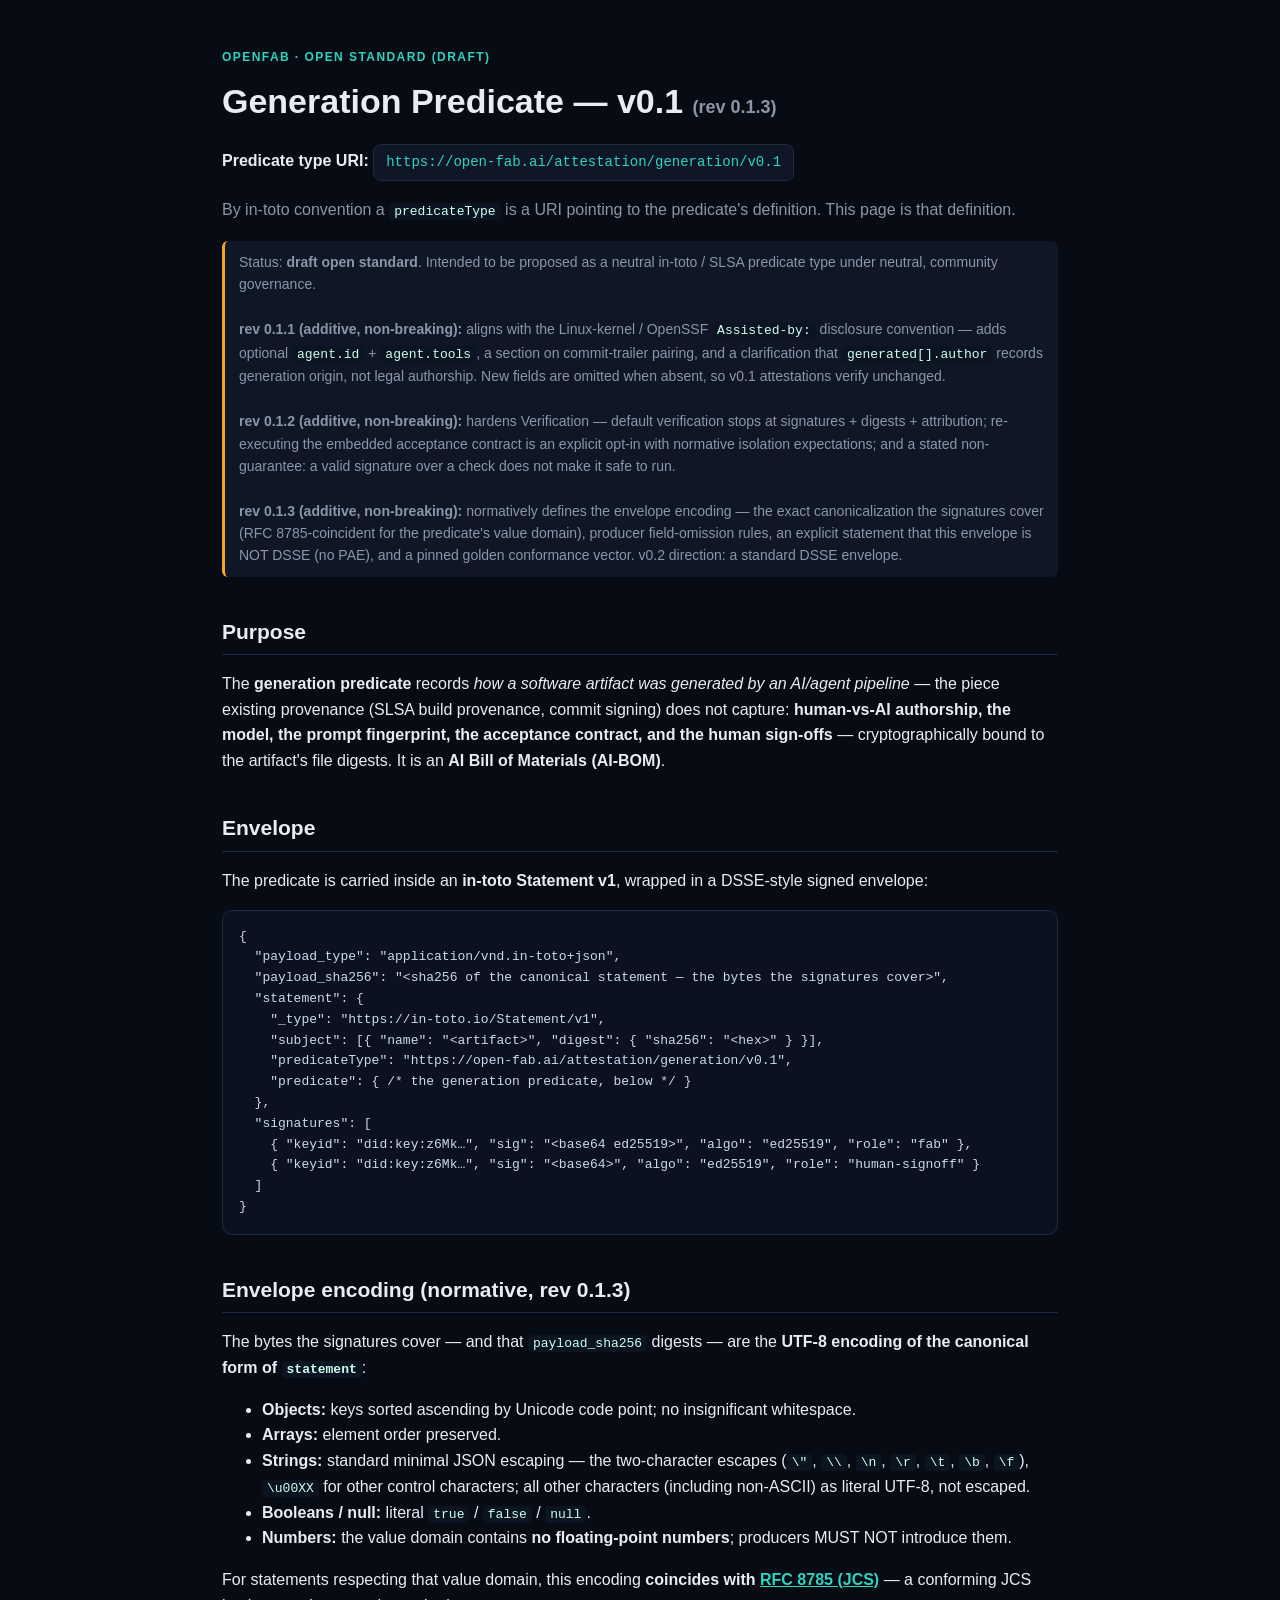
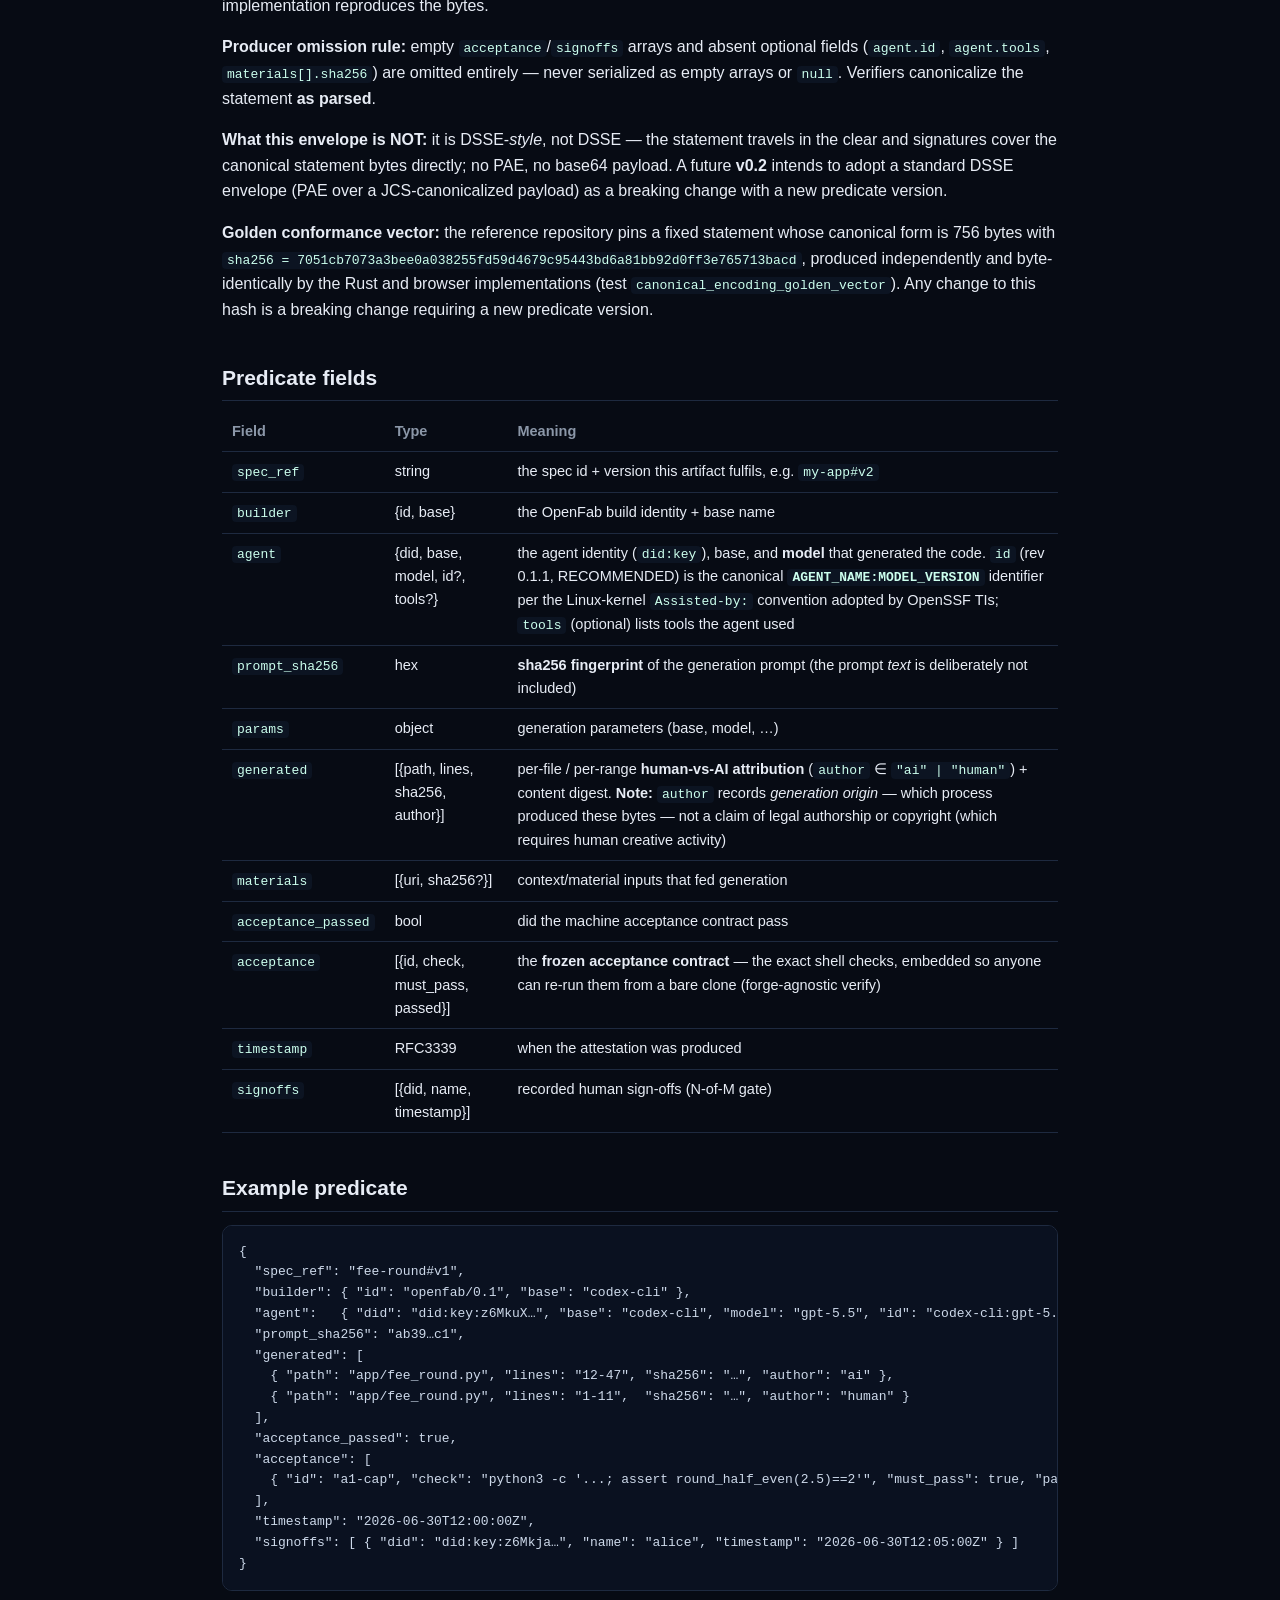
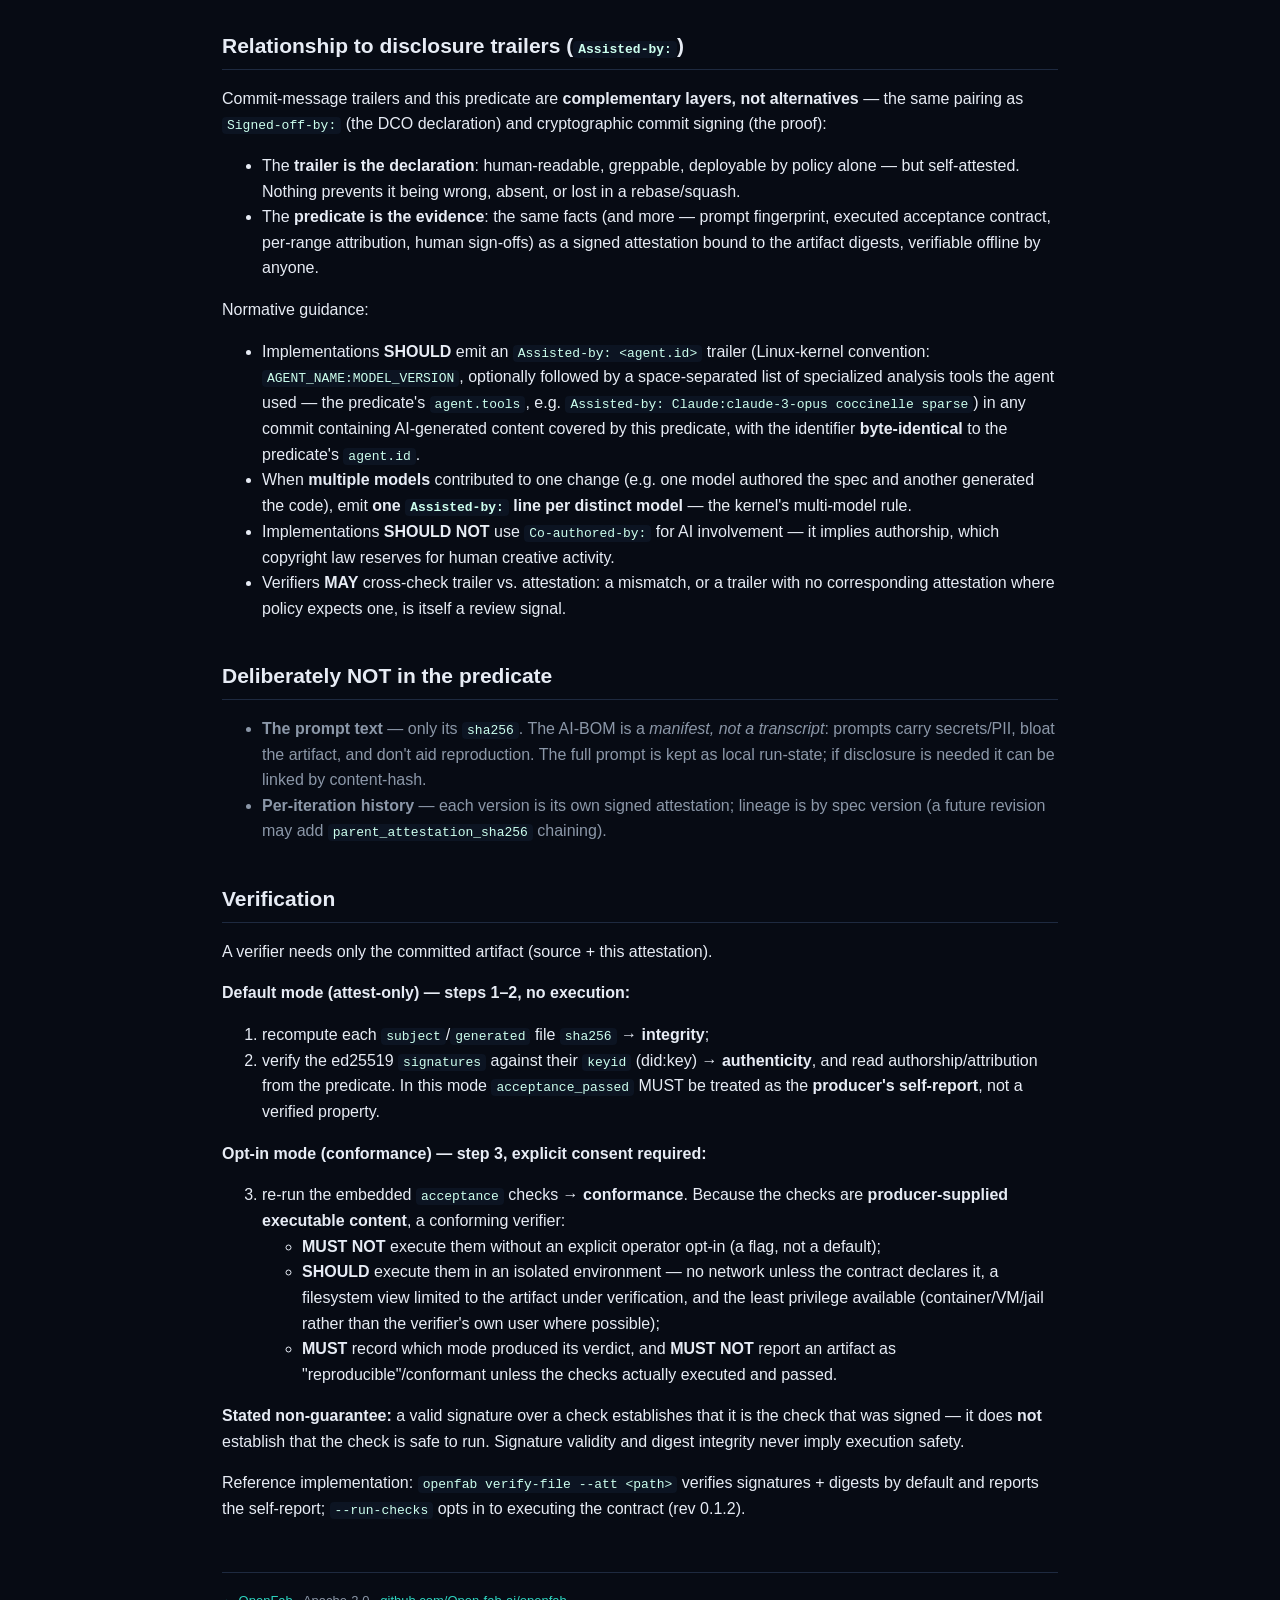
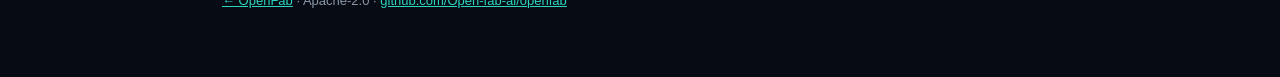
==== commit bfef6d7e: "docs(predicate): rev 0.1.3 — normative envelope encoding on the published page Co-Authored-By: Claud" ====
--- a/attestation/generation/v0.1/index.html
+++ b/attestation/generation/v0.1/index.html
@@ -28,12 +28,13 @@
 <body>
 <div class="wrap">
   <div class="kick">OpenFab · Open Standard (draft)</div>
-  <h1>Generation Predicate — v0.1 <span class="muted" style="font-size:18px">(rev 0.1.2)</span></h1>
+  <h1>Generation Predicate — v0.1 <span class="muted" style="font-size:18px">(rev 0.1.3)</span></h1>
   <p><b>Predicate type URI:</b> <span class="uri">https://open-fab.ai/attestation/generation/v0.1</span></p>
   <p class="muted">By in-toto convention a <code>predicateType</code> is a URI pointing to the predicate's definition. This page is that definition.</p>
   <div class="status">Status: <b>draft open standard</b>. Intended to be proposed as a neutral in-toto / SLSA predicate type under neutral, community governance.<br/><br/>
   <b>rev 0.1.1 (additive, non-breaking):</b> aligns with the Linux-kernel / OpenSSF <code>Assisted-by:</code> disclosure convention — adds optional <code>agent.id</code> + <code>agent.tools</code>, a section on commit-trailer pairing, and a clarification that <code>generated[].author</code> records generation origin, not legal authorship. New fields are omitted when absent, so v0.1 attestations verify unchanged.<br/><br/>
-  <b>rev 0.1.2 (additive, non-breaking):</b> hardens Verification — default verification stops at signatures + digests + attribution; re-executing the embedded acceptance contract is an explicit opt-in with normative isolation expectations; and a stated non-guarantee: a valid signature over a check does not make it safe to run.</div>
+  <b>rev 0.1.2 (additive, non-breaking):</b> hardens Verification — default verification stops at signatures + digests + attribution; re-executing the embedded acceptance contract is an explicit opt-in with normative isolation expectations; and a stated non-guarantee: a valid signature over a check does not make it safe to run.<br/><br/>
+  <b>rev 0.1.3 (additive, non-breaking):</b> normatively defines the envelope encoding — the exact canonicalization the signatures cover (RFC 8785-coincident for the predicate's value domain), producer field-omission rules, an explicit statement that this envelope is NOT DSSE (no PAE), and a pinned golden conformance vector. v0.2 direction: a standard DSSE envelope.</div>
 
   <h2>Purpose</h2>
   <p>The <b>generation predicate</b> records <i>how a software artifact was generated by an AI/agent pipeline</i> — the piece existing provenance (SLSA build provenance, commit signing) does not capture: <b>human-vs-AI authorship, the model, the prompt fingerprint, the acceptance contract, and the human sign-offs</b> — cryptographically bound to the artifact's file digests. It is an <b>AI Bill of Materials (AI-BOM)</b>.</p>
@@ -54,6 +55,20 @@
     { "keyid": "did:key:z6Mk…", "sig": "&lt;base64&gt;", "algo": "ed25519", "role": "human-signoff" }
   ]
 }</pre>
+
+  <h2>Envelope encoding (normative, rev 0.1.3)</h2>
+  <p>The bytes the signatures cover — and that <code>payload_sha256</code> digests — are the <b>UTF-8 encoding of the canonical form of <code>statement</code></b>:</p>
+  <ul>
+    <li><b>Objects:</b> keys sorted ascending by Unicode code point; no insignificant whitespace.</li>
+    <li><b>Arrays:</b> element order preserved.</li>
+    <li><b>Strings:</b> standard minimal JSON escaping — the two-character escapes (<code>\"</code>, <code>\\</code>, <code>\n</code>, <code>\r</code>, <code>\t</code>, <code>\b</code>, <code>\f</code>), <code>\u00XX</code> for other control characters; all other characters (including non-ASCII) as literal UTF-8, not escaped.</li>
+    <li><b>Booleans / null:</b> literal <code>true</code> / <code>false</code> / <code>null</code>.</li>
+    <li><b>Numbers:</b> the value domain contains <b>no floating-point numbers</b>; producers MUST NOT introduce them.</li>
+  </ul>
+  <p>For statements respecting that value domain, this encoding <b>coincides with <a href="https://www.rfc-editor.org/rfc/rfc8785">RFC 8785 (JCS)</a></b> — a conforming JCS implementation reproduces the bytes.</p>
+  <p><b>Producer omission rule:</b> empty <code>acceptance</code>/<code>signoffs</code> arrays and absent optional fields (<code>agent.id</code>, <code>agent.tools</code>, <code>materials[].sha256</code>) are omitted entirely — never serialized as empty arrays or <code>null</code>. Verifiers canonicalize the statement <b>as parsed</b>.</p>
+  <p><b>What this envelope is NOT:</b> it is DSSE-<i>style</i>, not DSSE — the statement travels in the clear and signatures cover the canonical statement bytes directly; no PAE, no base64 payload. A future <b>v0.2</b> intends to adopt a standard DSSE envelope (PAE over a JCS-canonicalized payload) as a breaking change with a new predicate version.</p>
+  <p><b>Golden conformance vector:</b> the reference repository pins a fixed statement whose canonical form is 756 bytes with <code>sha256 = 7051cb7073a3bee0a038255fd59d4679c95443bd6a81bb92d0ff3e765713bacd</code>, produced independently and byte-identically by the Rust and browser implementations (test <code>canonical_encoding_golden_vector</code>). Any change to this hash is a breaking change requiring a new predicate version.</p>
 
   <h2>Predicate fields</h2>
   <table>
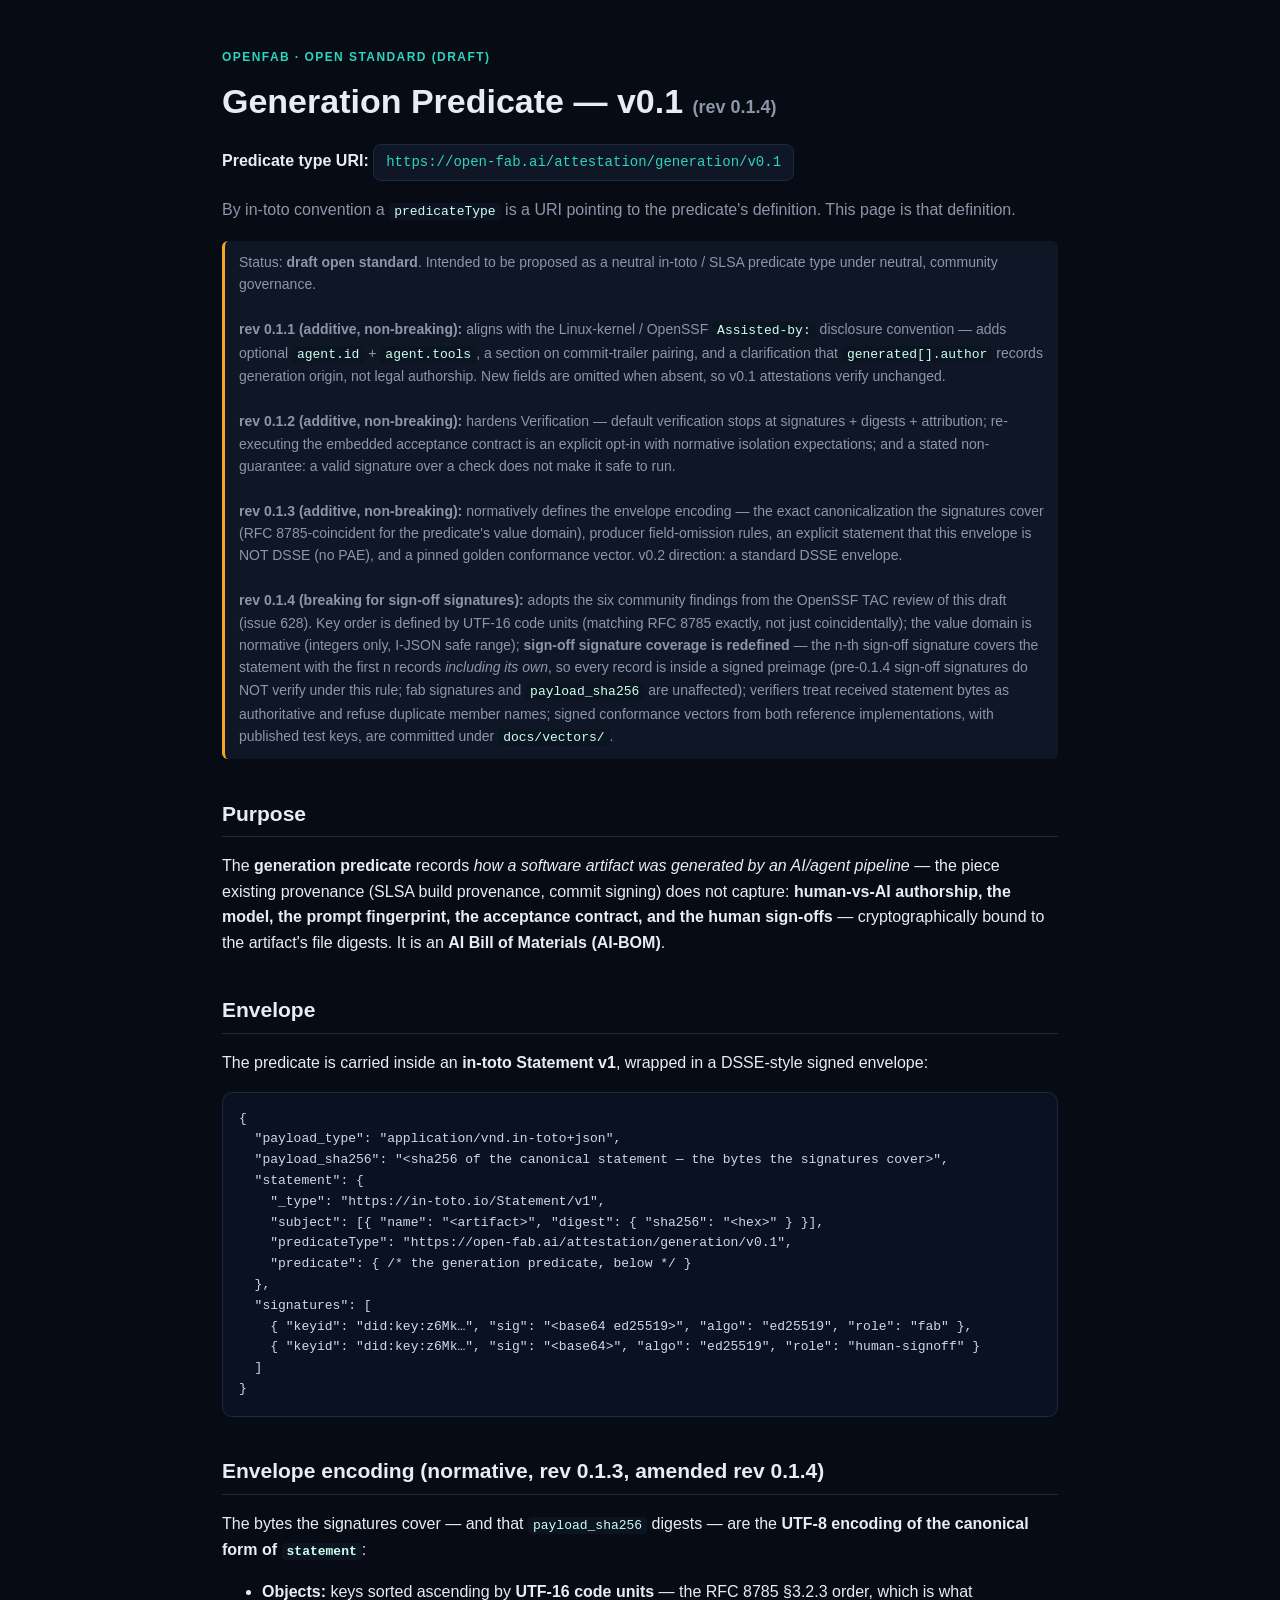
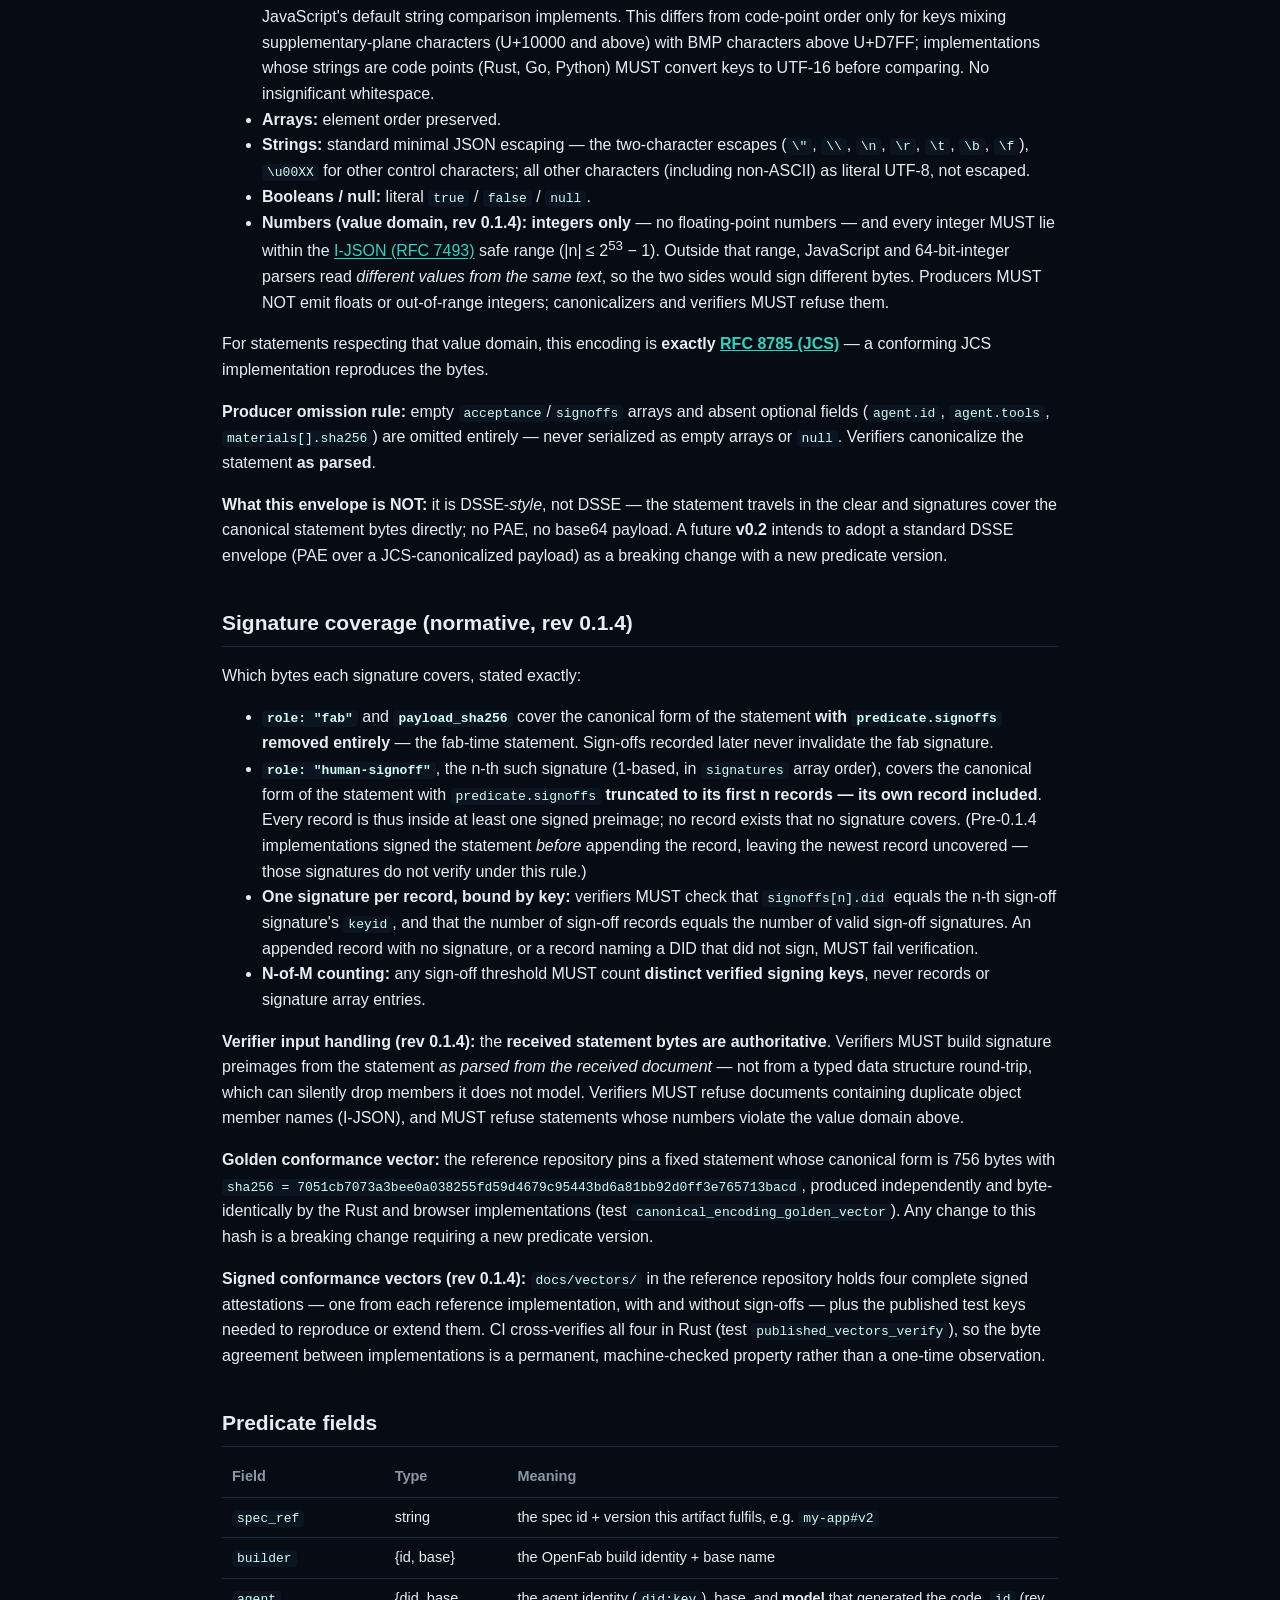
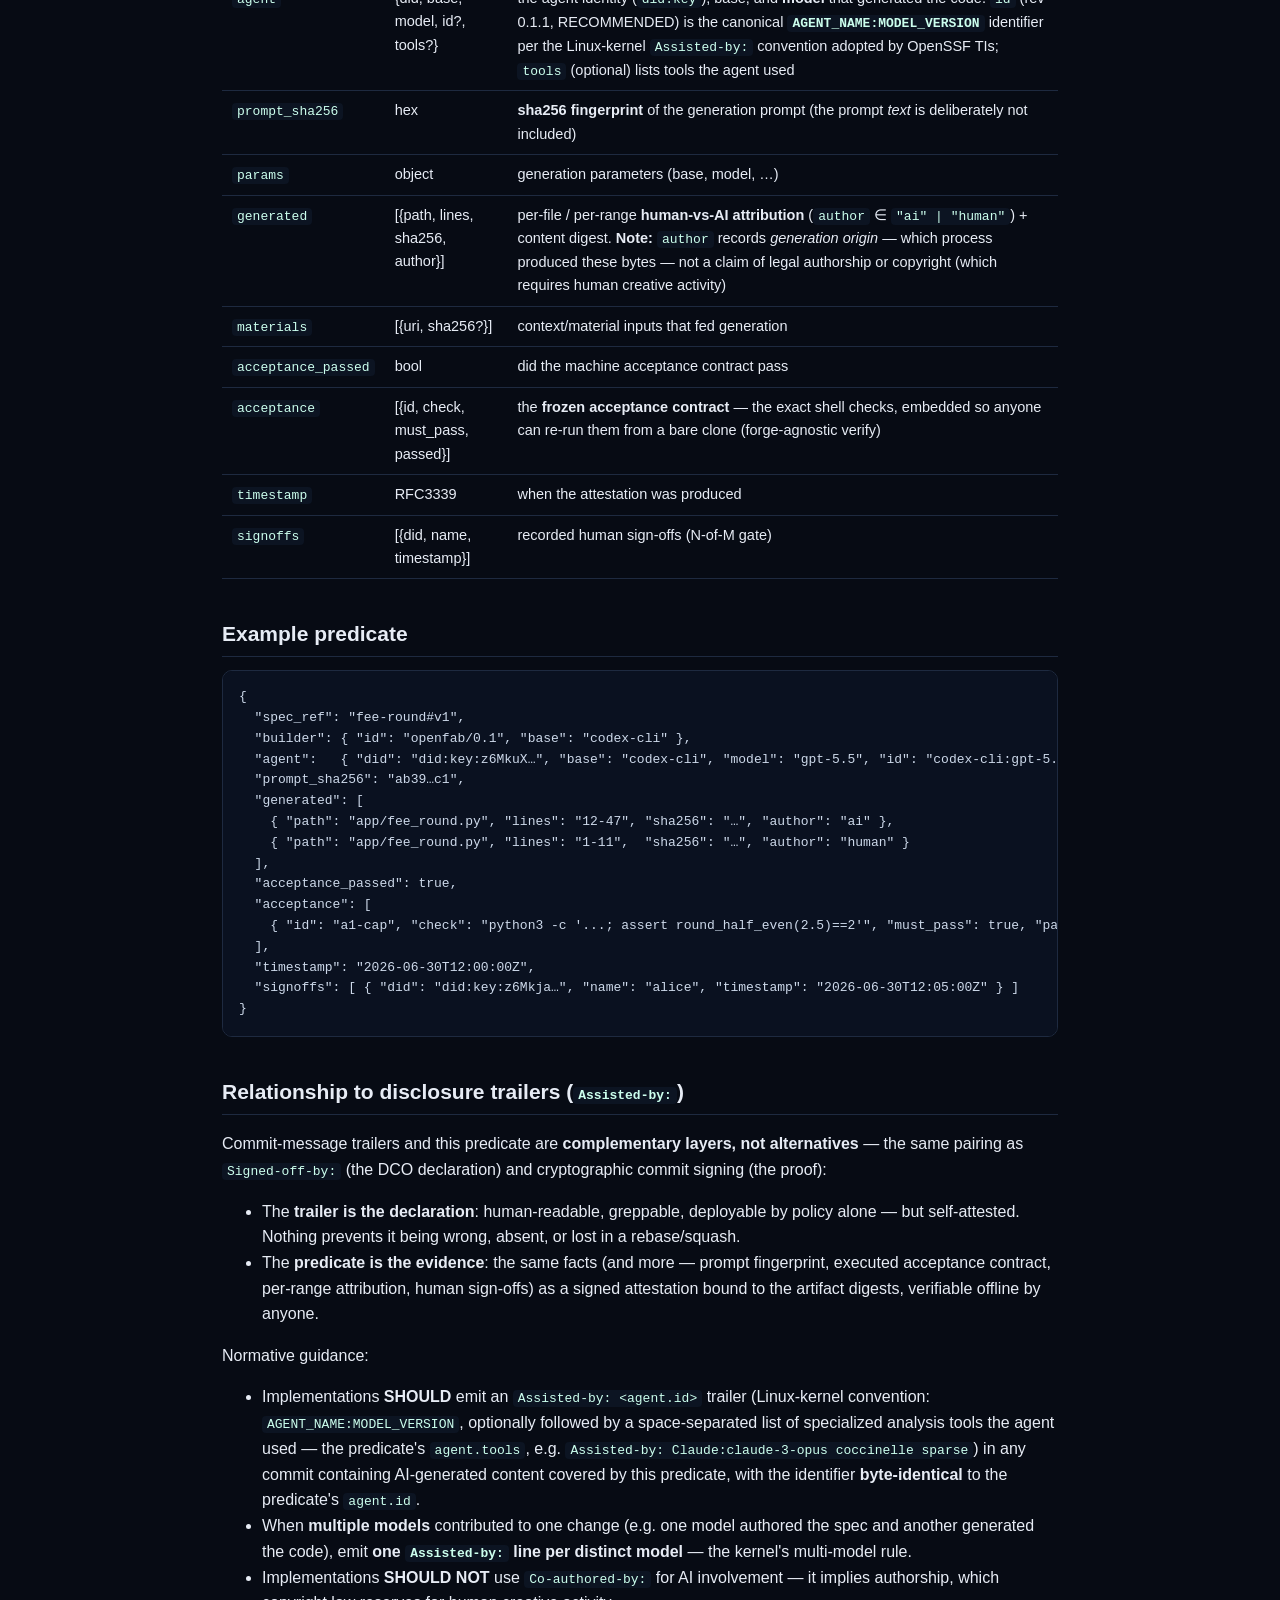
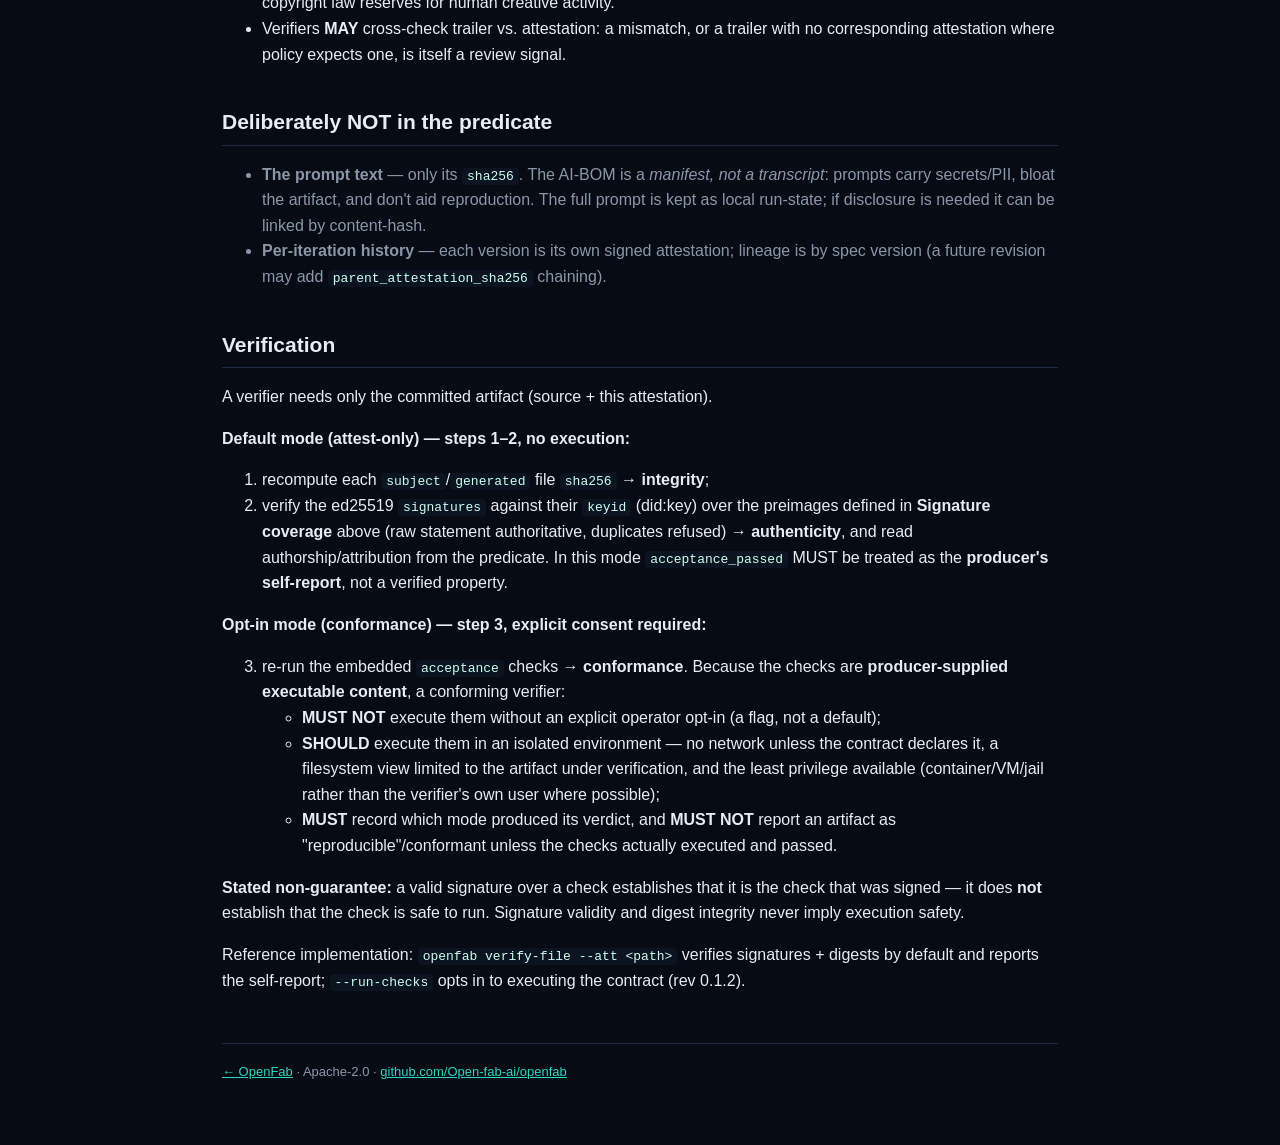
==== commit e034be11: "docs(predicate): mirror spec rev 0.1.4 on the live definition page - UTF-16 code-unit key order (exa" ====
--- a/attestation/generation/v0.1/index.html
+++ b/attestation/generation/v0.1/index.html
@@ -28,13 +28,14 @@
 <body>
 <div class="wrap">
   <div class="kick">OpenFab · Open Standard (draft)</div>
-  <h1>Generation Predicate — v0.1 <span class="muted" style="font-size:18px">(rev 0.1.3)</span></h1>
+  <h1>Generation Predicate — v0.1 <span class="muted" style="font-size:18px">(rev 0.1.4)</span></h1>
   <p><b>Predicate type URI:</b> <span class="uri">https://open-fab.ai/attestation/generation/v0.1</span></p>
   <p class="muted">By in-toto convention a <code>predicateType</code> is a URI pointing to the predicate's definition. This page is that definition.</p>
   <div class="status">Status: <b>draft open standard</b>. Intended to be proposed as a neutral in-toto / SLSA predicate type under neutral, community governance.<br/><br/>
   <b>rev 0.1.1 (additive, non-breaking):</b> aligns with the Linux-kernel / OpenSSF <code>Assisted-by:</code> disclosure convention — adds optional <code>agent.id</code> + <code>agent.tools</code>, a section on commit-trailer pairing, and a clarification that <code>generated[].author</code> records generation origin, not legal authorship. New fields are omitted when absent, so v0.1 attestations verify unchanged.<br/><br/>
   <b>rev 0.1.2 (additive, non-breaking):</b> hardens Verification — default verification stops at signatures + digests + attribution; re-executing the embedded acceptance contract is an explicit opt-in with normative isolation expectations; and a stated non-guarantee: a valid signature over a check does not make it safe to run.<br/><br/>
-  <b>rev 0.1.3 (additive, non-breaking):</b> normatively defines the envelope encoding — the exact canonicalization the signatures cover (RFC 8785-coincident for the predicate's value domain), producer field-omission rules, an explicit statement that this envelope is NOT DSSE (no PAE), and a pinned golden conformance vector. v0.2 direction: a standard DSSE envelope.</div>
+  <b>rev 0.1.3 (additive, non-breaking):</b> normatively defines the envelope encoding — the exact canonicalization the signatures cover (RFC 8785-coincident for the predicate's value domain), producer field-omission rules, an explicit statement that this envelope is NOT DSSE (no PAE), and a pinned golden conformance vector. v0.2 direction: a standard DSSE envelope.<br/><br/>
+  <b>rev 0.1.4 (breaking for sign-off signatures):</b> adopts the six community findings from the OpenSSF TAC review of this draft (issue 628). Key order is defined by UTF-16 code units (matching RFC 8785 exactly, not just coincidentally); the value domain is normative (integers only, I-JSON safe range); <b>sign-off signature coverage is redefined</b> — the n-th sign-off signature covers the statement with the first n records <i>including its own</i>, so every record is inside a signed preimage (pre-0.1.4 sign-off signatures do NOT verify under this rule; fab signatures and <code>payload_sha256</code> are unaffected); verifiers treat received statement bytes as authoritative and refuse duplicate member names; signed conformance vectors from both reference implementations, with published test keys, are committed under <code>docs/vectors/</code>.</div>
 
   <h2>Purpose</h2>
   <p>The <b>generation predicate</b> records <i>how a software artifact was generated by an AI/agent pipeline</i> — the piece existing provenance (SLSA build provenance, commit signing) does not capture: <b>human-vs-AI authorship, the model, the prompt fingerprint, the acceptance contract, and the human sign-offs</b> — cryptographically bound to the artifact's file digests. It is an <b>AI Bill of Materials (AI-BOM)</b>.</p>
@@ -56,19 +57,29 @@
   ]
 }</pre>
 
-  <h2>Envelope encoding (normative, rev 0.1.3)</h2>
+  <h2>Envelope encoding (normative, rev 0.1.3, amended rev 0.1.4)</h2>
   <p>The bytes the signatures cover — and that <code>payload_sha256</code> digests — are the <b>UTF-8 encoding of the canonical form of <code>statement</code></b>:</p>
   <ul>
-    <li><b>Objects:</b> keys sorted ascending by Unicode code point; no insignificant whitespace.</li>
+    <li><b>Objects:</b> keys sorted ascending by <b>UTF-16 code units</b> — the RFC 8785 §3.2.3 order, which is what JavaScript's default string comparison implements. This differs from code-point order only for keys mixing supplementary-plane characters (U+10000 and above) with BMP characters above U+D7FF; implementations whose strings are code points (Rust, Go, Python) MUST convert keys to UTF-16 before comparing. No insignificant whitespace.</li>
     <li><b>Arrays:</b> element order preserved.</li>
     <li><b>Strings:</b> standard minimal JSON escaping — the two-character escapes (<code>\"</code>, <code>\\</code>, <code>\n</code>, <code>\r</code>, <code>\t</code>, <code>\b</code>, <code>\f</code>), <code>\u00XX</code> for other control characters; all other characters (including non-ASCII) as literal UTF-8, not escaped.</li>
     <li><b>Booleans / null:</b> literal <code>true</code> / <code>false</code> / <code>null</code>.</li>
-    <li><b>Numbers:</b> the value domain contains <b>no floating-point numbers</b>; producers MUST NOT introduce them.</li>
+    <li><b>Numbers (value domain, rev 0.1.4):</b> <b>integers only</b> — no floating-point numbers — and every integer MUST lie within the <a href="https://www.rfc-editor.org/rfc/rfc7493">I-JSON (RFC 7493)</a> safe range (|n| ≤ 2<sup>53</sup> − 1). Outside that range, JavaScript and 64-bit-integer parsers read <i>different values from the same text</i>, so the two sides would sign different bytes. Producers MUST NOT emit floats or out-of-range integers; canonicalizers and verifiers MUST refuse them.</li>
   </ul>
-  <p>For statements respecting that value domain, this encoding <b>coincides with <a href="https://www.rfc-editor.org/rfc/rfc8785">RFC 8785 (JCS)</a></b> — a conforming JCS implementation reproduces the bytes.</p>
+  <p>For statements respecting that value domain, this encoding is <b>exactly <a href="https://www.rfc-editor.org/rfc/rfc8785">RFC 8785 (JCS)</a></b> — a conforming JCS implementation reproduces the bytes.</p>
   <p><b>Producer omission rule:</b> empty <code>acceptance</code>/<code>signoffs</code> arrays and absent optional fields (<code>agent.id</code>, <code>agent.tools</code>, <code>materials[].sha256</code>) are omitted entirely — never serialized as empty arrays or <code>null</code>. Verifiers canonicalize the statement <b>as parsed</b>.</p>
   <p><b>What this envelope is NOT:</b> it is DSSE-<i>style</i>, not DSSE — the statement travels in the clear and signatures cover the canonical statement bytes directly; no PAE, no base64 payload. A future <b>v0.2</b> intends to adopt a standard DSSE envelope (PAE over a JCS-canonicalized payload) as a breaking change with a new predicate version.</p>
+  <h2>Signature coverage (normative, rev 0.1.4)</h2>
+  <p>Which bytes each signature covers, stated exactly:</p>
+  <ul>
+    <li><b><code>role: "fab"</code></b> and <b><code>payload_sha256</code></b> cover the canonical form of the statement <b>with <code>predicate.signoffs</code> removed entirely</b> — the fab-time statement. Sign-offs recorded later never invalidate the fab signature.</li>
+    <li><b><code>role: "human-signoff"</code></b>, the n-th such signature (1-based, in <code>signatures</code> array order), covers the canonical form of the statement with <code>predicate.signoffs</code> <b>truncated to its first n records — its own record included</b>. Every record is thus inside at least one signed preimage; no record exists that no signature covers. (Pre-0.1.4 implementations signed the statement <i>before</i> appending the record, leaving the newest record uncovered — those signatures do not verify under this rule.)</li>
+    <li><b>One signature per record, bound by key:</b> verifiers MUST check that <code>signoffs[n].did</code> equals the n-th sign-off signature's <code>keyid</code>, and that the number of sign-off records equals the number of valid sign-off signatures. An appended record with no signature, or a record naming a DID that did not sign, MUST fail verification.</li>
+    <li><b>N-of-M counting:</b> any sign-off threshold MUST count <b>distinct verified signing keys</b>, never records or signature array entries.</li>
+  </ul>
+  <p><b>Verifier input handling (rev 0.1.4):</b> the <b>received statement bytes are authoritative</b>. Verifiers MUST build signature preimages from the statement <i>as parsed from the received document</i> — not from a typed data structure round-trip, which can silently drop members it does not model. Verifiers MUST refuse documents containing duplicate object member names (I-JSON), and MUST refuse statements whose numbers violate the value domain above.</p>
   <p><b>Golden conformance vector:</b> the reference repository pins a fixed statement whose canonical form is 756 bytes with <code>sha256 = 7051cb7073a3bee0a038255fd59d4679c95443bd6a81bb92d0ff3e765713bacd</code>, produced independently and byte-identically by the Rust and browser implementations (test <code>canonical_encoding_golden_vector</code>). Any change to this hash is a breaking change requiring a new predicate version.</p>
+  <p><b>Signed conformance vectors (rev 0.1.4):</b> <code>docs/vectors/</code> in the reference repository holds four complete signed attestations — one from each reference implementation, with and without sign-offs — plus the published test keys needed to reproduce or extend them. CI cross-verifies all four in Rust (test <code>published_vectors_verify</code>), so the byte agreement between implementations is a permanent, machine-checked property rather than a one-time observation.</p>
 
   <h2>Predicate fields</h2>
   <table>
@@ -129,7 +140,7 @@
   <p><b>Default mode (attest-only) — steps 1–2, no execution:</b></p>
   <ol>
     <li>recompute each <code>subject</code>/<code>generated</code> file <code>sha256</code> → <b>integrity</b>;</li>
-    <li>verify the ed25519 <code>signatures</code> against their <code>keyid</code> (did:key) → <b>authenticity</b>, and read authorship/attribution from the predicate. In this mode <code>acceptance_passed</code> MUST be treated as the <b>producer's self-report</b>, not a verified property.</li>
+    <li>verify the ed25519 <code>signatures</code> against their <code>keyid</code> (did:key) over the preimages defined in <b>Signature coverage</b> above (raw statement authoritative, duplicates refused) → <b>authenticity</b>, and read authorship/attribution from the predicate. In this mode <code>acceptance_passed</code> MUST be treated as the <b>producer's self-report</b>, not a verified property.</li>
   </ol>
   <p><b>Opt-in mode (conformance) — step 3, explicit consent required:</b></p>
   <ol start="3">
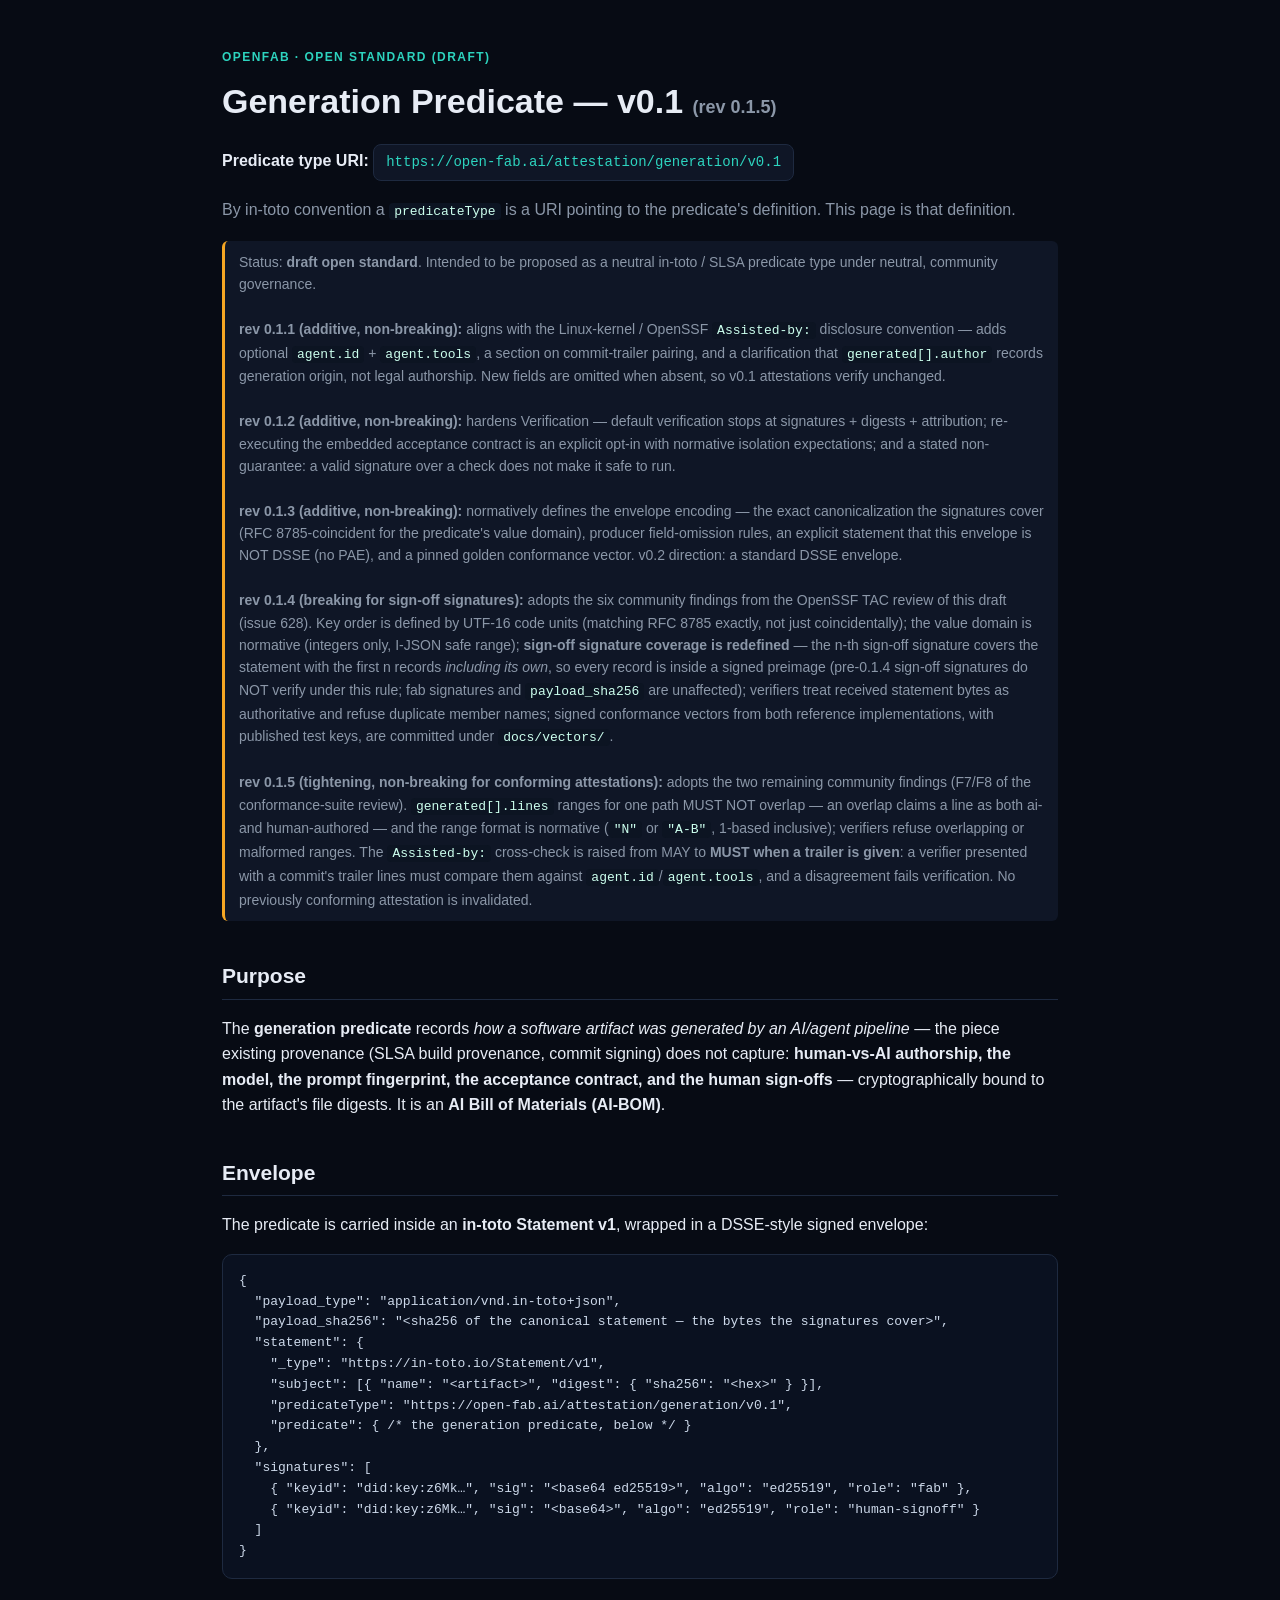
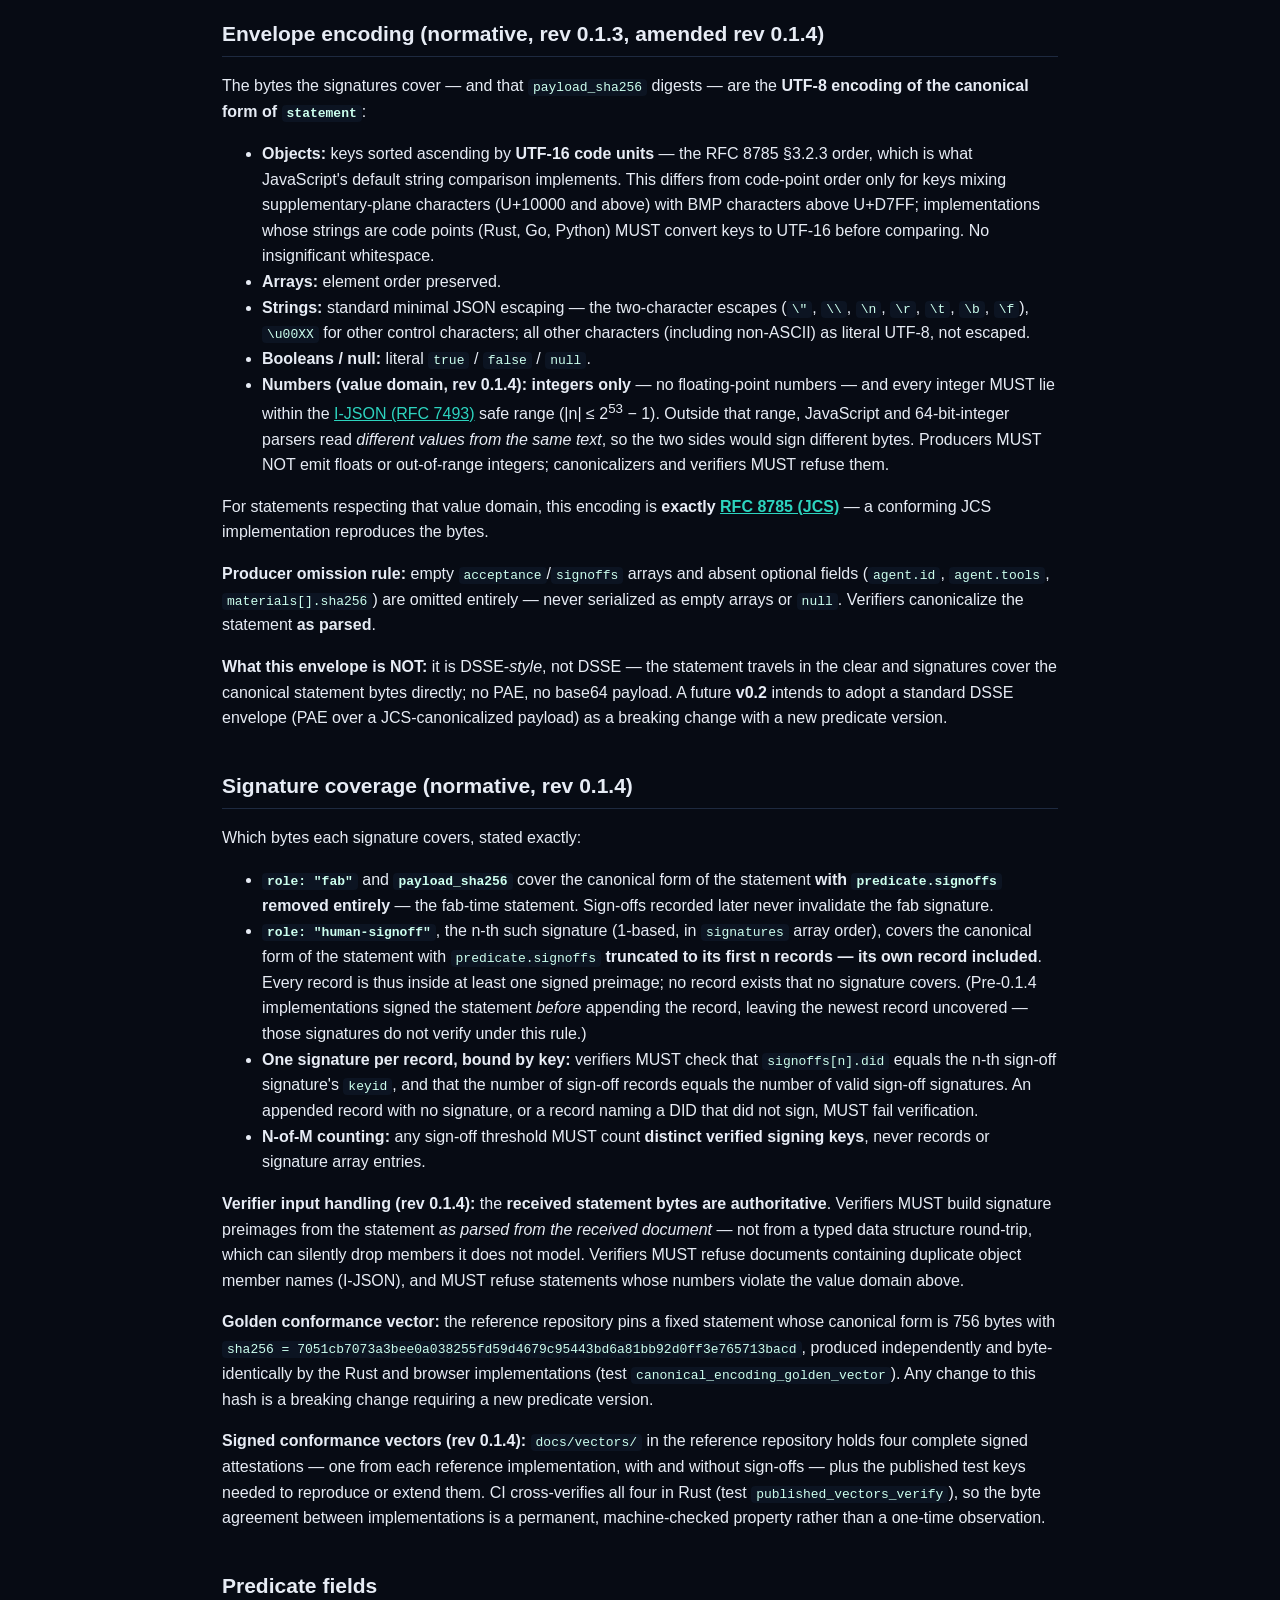
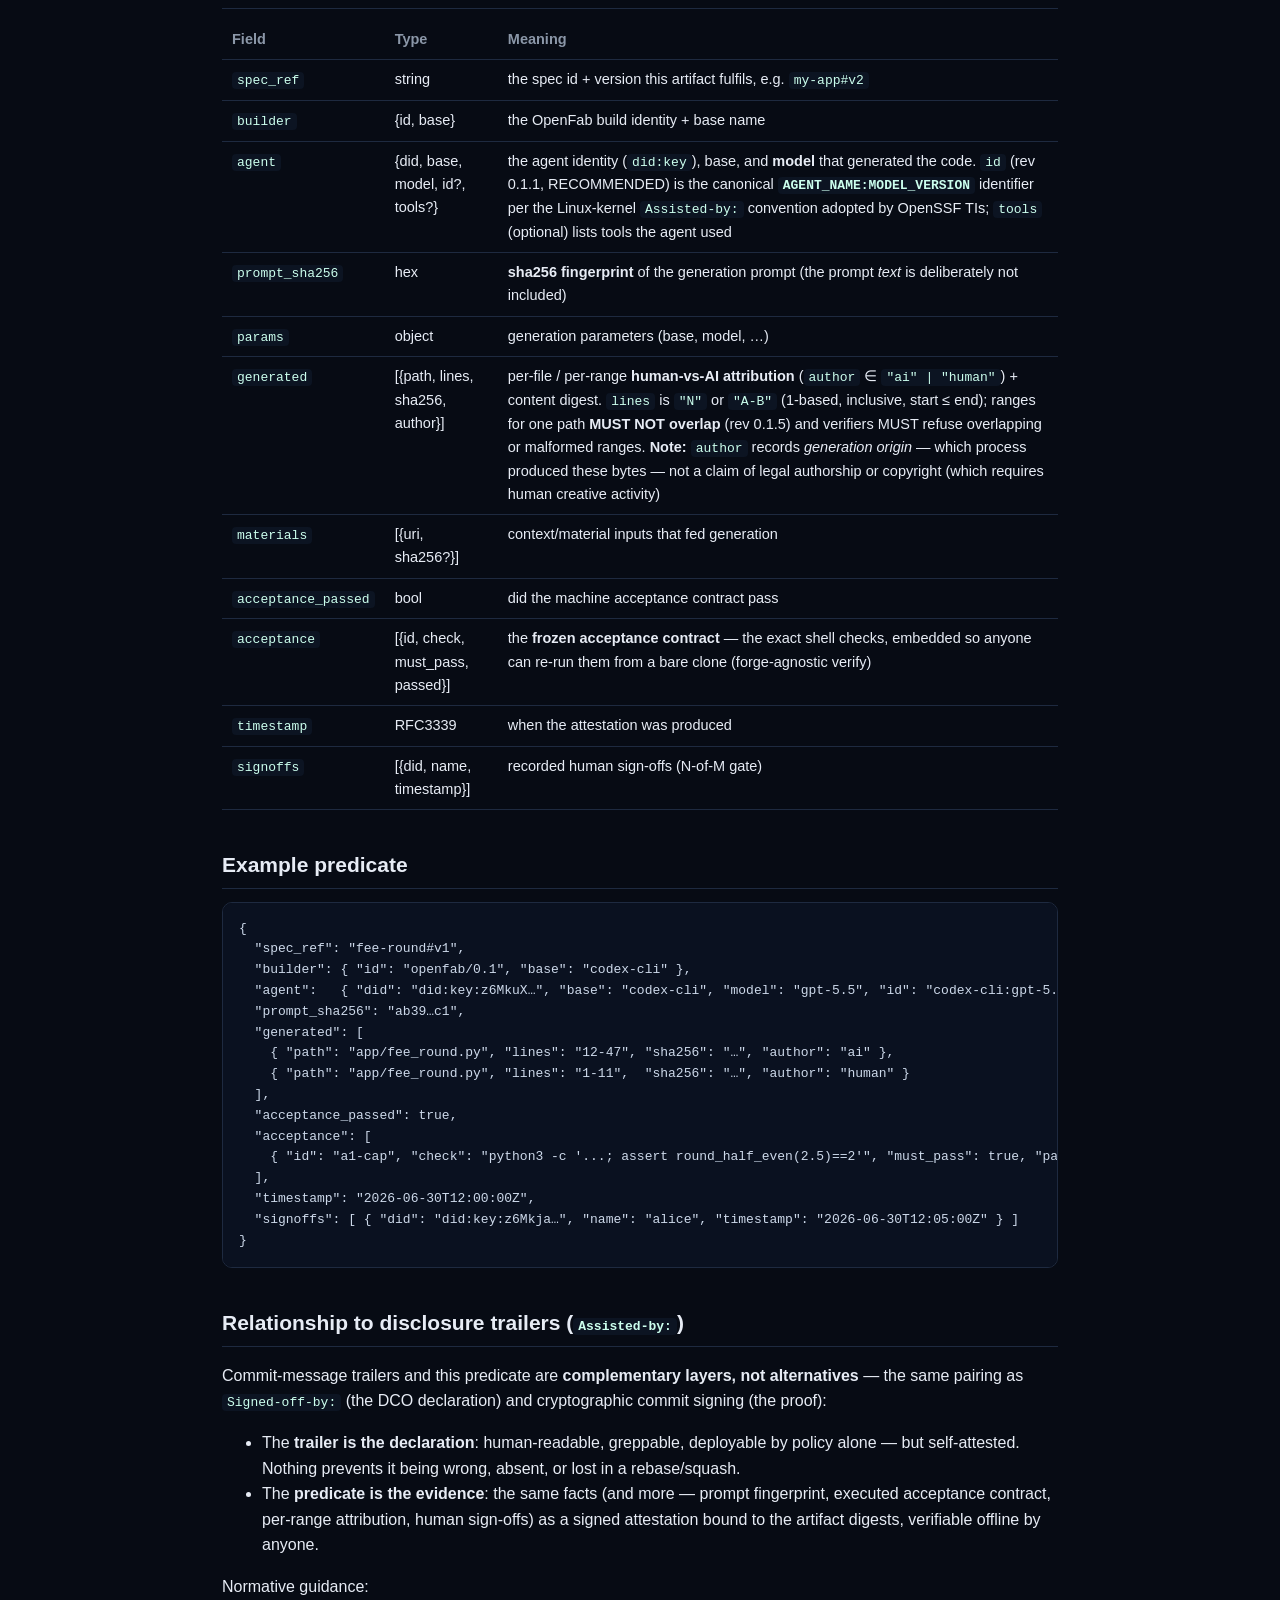
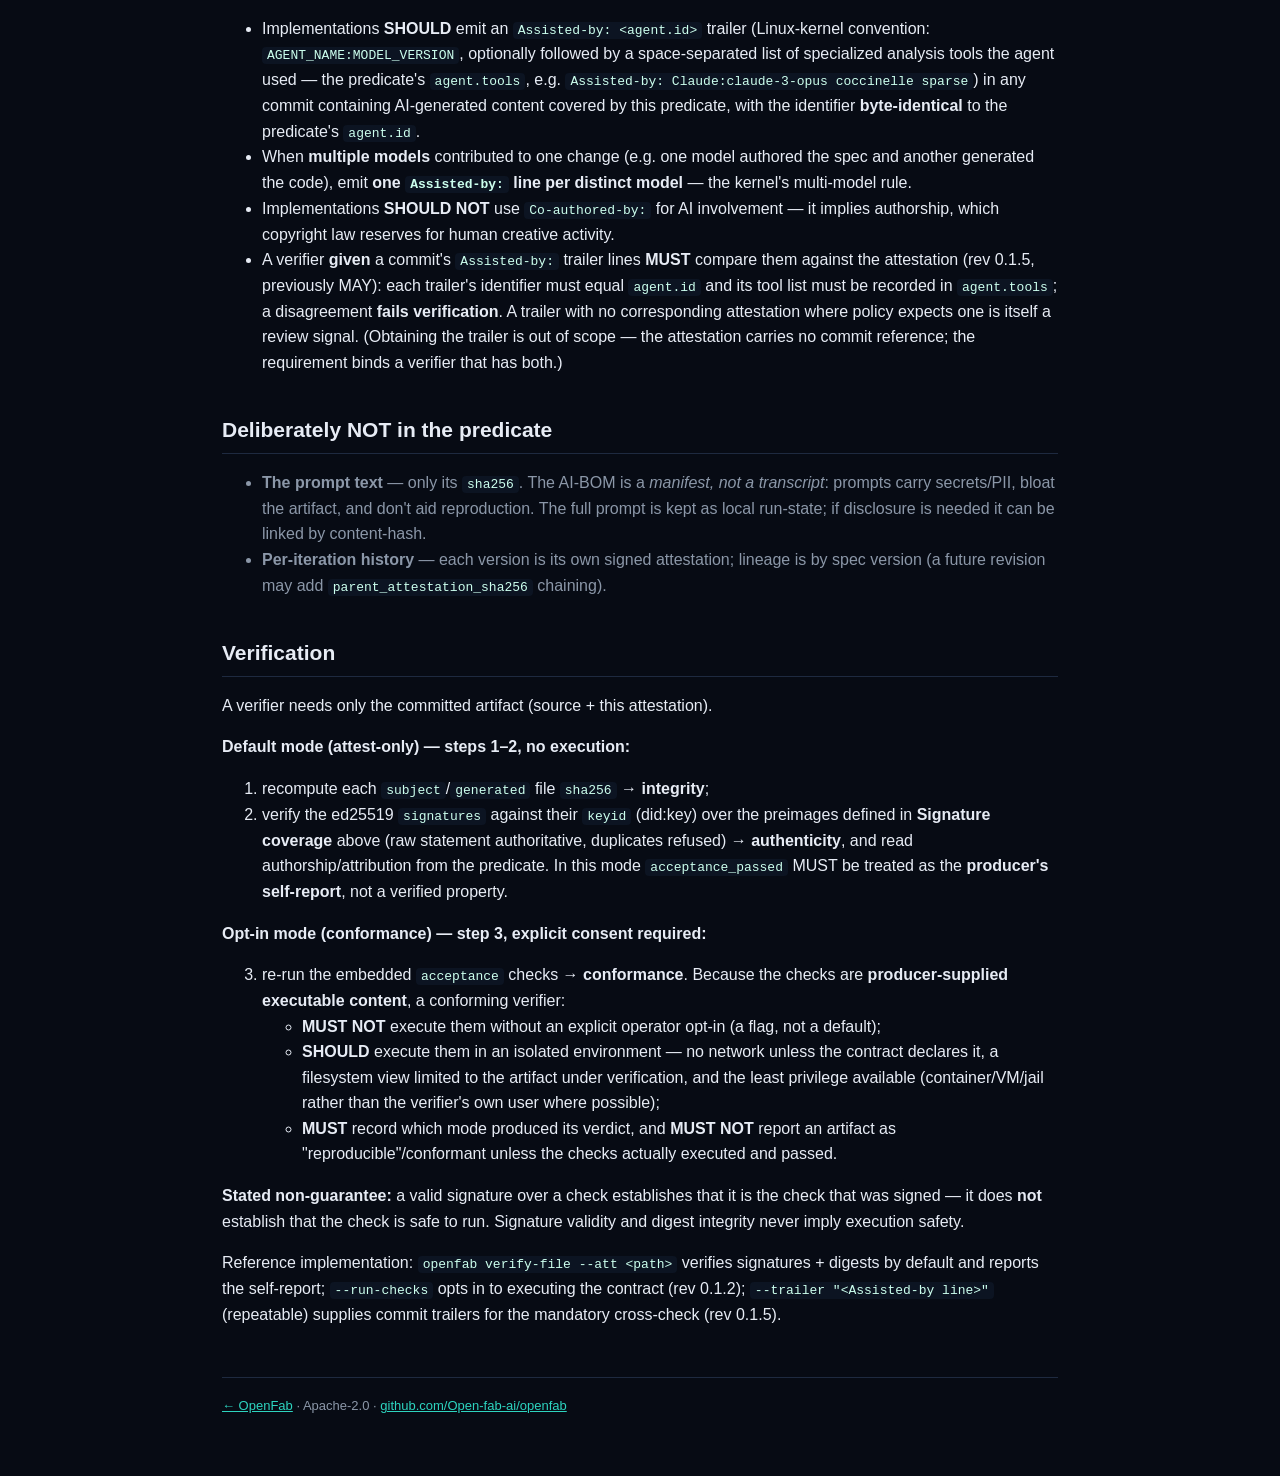
==== commit 7da310be: "docs(predicate): mirror spec rev 0.1.5 on the live definition page - Non-overlapping attribution ran" ====
--- a/attestation/generation/v0.1/index.html
+++ b/attestation/generation/v0.1/index.html
@@ -28,14 +28,15 @@
 <body>
 <div class="wrap">
   <div class="kick">OpenFab · Open Standard (draft)</div>
-  <h1>Generation Predicate — v0.1 <span class="muted" style="font-size:18px">(rev 0.1.4)</span></h1>
+  <h1>Generation Predicate — v0.1 <span class="muted" style="font-size:18px">(rev 0.1.5)</span></h1>
   <p><b>Predicate type URI:</b> <span class="uri">https://open-fab.ai/attestation/generation/v0.1</span></p>
   <p class="muted">By in-toto convention a <code>predicateType</code> is a URI pointing to the predicate's definition. This page is that definition.</p>
   <div class="status">Status: <b>draft open standard</b>. Intended to be proposed as a neutral in-toto / SLSA predicate type under neutral, community governance.<br/><br/>
   <b>rev 0.1.1 (additive, non-breaking):</b> aligns with the Linux-kernel / OpenSSF <code>Assisted-by:</code> disclosure convention — adds optional <code>agent.id</code> + <code>agent.tools</code>, a section on commit-trailer pairing, and a clarification that <code>generated[].author</code> records generation origin, not legal authorship. New fields are omitted when absent, so v0.1 attestations verify unchanged.<br/><br/>
   <b>rev 0.1.2 (additive, non-breaking):</b> hardens Verification — default verification stops at signatures + digests + attribution; re-executing the embedded acceptance contract is an explicit opt-in with normative isolation expectations; and a stated non-guarantee: a valid signature over a check does not make it safe to run.<br/><br/>
   <b>rev 0.1.3 (additive, non-breaking):</b> normatively defines the envelope encoding — the exact canonicalization the signatures cover (RFC 8785-coincident for the predicate's value domain), producer field-omission rules, an explicit statement that this envelope is NOT DSSE (no PAE), and a pinned golden conformance vector. v0.2 direction: a standard DSSE envelope.<br/><br/>
-  <b>rev 0.1.4 (breaking for sign-off signatures):</b> adopts the six community findings from the OpenSSF TAC review of this draft (issue 628). Key order is defined by UTF-16 code units (matching RFC 8785 exactly, not just coincidentally); the value domain is normative (integers only, I-JSON safe range); <b>sign-off signature coverage is redefined</b> — the n-th sign-off signature covers the statement with the first n records <i>including its own</i>, so every record is inside a signed preimage (pre-0.1.4 sign-off signatures do NOT verify under this rule; fab signatures and <code>payload_sha256</code> are unaffected); verifiers treat received statement bytes as authoritative and refuse duplicate member names; signed conformance vectors from both reference implementations, with published test keys, are committed under <code>docs/vectors/</code>.</div>
+  <b>rev 0.1.4 (breaking for sign-off signatures):</b> adopts the six community findings from the OpenSSF TAC review of this draft (issue 628). Key order is defined by UTF-16 code units (matching RFC 8785 exactly, not just coincidentally); the value domain is normative (integers only, I-JSON safe range); <b>sign-off signature coverage is redefined</b> — the n-th sign-off signature covers the statement with the first n records <i>including its own</i>, so every record is inside a signed preimage (pre-0.1.4 sign-off signatures do NOT verify under this rule; fab signatures and <code>payload_sha256</code> are unaffected); verifiers treat received statement bytes as authoritative and refuse duplicate member names; signed conformance vectors from both reference implementations, with published test keys, are committed under <code>docs/vectors/</code>.<br/><br/>
+  <b>rev 0.1.5 (tightening, non-breaking for conforming attestations):</b> adopts the two remaining community findings (F7/F8 of the conformance-suite review). <code>generated[].lines</code> ranges for one path MUST NOT overlap — an overlap claims a line as both ai- and human-authored — and the range format is normative (<code>"N"</code> or <code>"A-B"</code>, 1-based inclusive); verifiers refuse overlapping or malformed ranges. The <code>Assisted-by:</code> cross-check is raised from MAY to <b>MUST when a trailer is given</b>: a verifier presented with a commit's trailer lines must compare them against <code>agent.id</code>/<code>agent.tools</code>, and a disagreement fails verification. No previously conforming attestation is invalidated.</div>
 
   <h2>Purpose</h2>
   <p>The <b>generation predicate</b> records <i>how a software artifact was generated by an AI/agent pipeline</i> — the piece existing provenance (SLSA build provenance, commit signing) does not capture: <b>human-vs-AI authorship, the model, the prompt fingerprint, the acceptance contract, and the human sign-offs</b> — cryptographically bound to the artifact's file digests. It is an <b>AI Bill of Materials (AI-BOM)</b>.</p>
@@ -89,7 +90,7 @@
     <tr><td><code>agent</code></td><td>{did, base, model, id?, tools?}</td><td>the agent identity (<code>did:key</code>), base, and <b>model</b> that generated the code. <code>id</code> (rev 0.1.1, RECOMMENDED) is the canonical <b><code>AGENT_NAME:MODEL_VERSION</code></b> identifier per the Linux-kernel <code>Assisted-by:</code> convention adopted by OpenSSF TIs; <code>tools</code> (optional) lists tools the agent used</td></tr>
     <tr><td><code>prompt_sha256</code></td><td>hex</td><td><b>sha256 fingerprint</b> of the generation prompt (the prompt <i>text</i> is deliberately not included)</td></tr>
     <tr><td><code>params</code></td><td>object</td><td>generation parameters (base, model, …)</td></tr>
-    <tr><td><code>generated</code></td><td>[{path, lines, sha256, author}]</td><td>per-file / per-range <b>human-vs-AI attribution</b> (<code>author</code> ∈ <code>"ai" | "human"</code>) + content digest. <b>Note:</b> <code>author</code> records <i>generation origin</i> — which process produced these bytes — not a claim of legal authorship or copyright (which requires human creative activity)</td></tr>
+    <tr><td><code>generated</code></td><td>[{path, lines, sha256, author}]</td><td>per-file / per-range <b>human-vs-AI attribution</b> (<code>author</code> ∈ <code>"ai" | "human"</code>) + content digest. <code>lines</code> is <code>"N"</code> or <code>"A-B"</code> (1-based, inclusive, start ≤ end); ranges for one path <b>MUST NOT overlap</b> (rev 0.1.5) and verifiers MUST refuse overlapping or malformed ranges. <b>Note:</b> <code>author</code> records <i>generation origin</i> — which process produced these bytes — not a claim of legal authorship or copyright (which requires human creative activity)</td></tr>
     <tr><td><code>materials</code></td><td>[{uri, sha256?}]</td><td>context/material inputs that fed generation</td></tr>
     <tr><td><code>acceptance_passed</code></td><td>bool</td><td>did the machine acceptance contract pass</td></tr>
     <tr><td><code>acceptance</code></td><td>[{id, check, must_pass, passed}]</td><td>the <b>frozen acceptance contract</b> — the exact shell checks, embedded so anyone can re-run them from a bare clone (forge-agnostic verify)</td></tr>
@@ -126,7 +127,7 @@
     <li>Implementations <b>SHOULD</b> emit an <code>Assisted-by: &lt;agent.id&gt;</code> trailer (Linux-kernel convention: <code>AGENT_NAME:MODEL_VERSION</code>, optionally followed by a space-separated list of specialized analysis tools the agent used — the predicate's <code>agent.tools</code>, e.g. <code>Assisted-by: Claude:claude-3-opus coccinelle sparse</code>) in any commit containing AI-generated content covered by this predicate, with the identifier <b>byte-identical</b> to the predicate's <code>agent.id</code>.</li>
     <li>When <b>multiple models</b> contributed to one change (e.g. one model authored the spec and another generated the code), emit <b>one <code>Assisted-by:</code> line per distinct model</b> — the kernel's multi-model rule.</li>
     <li>Implementations <b>SHOULD NOT</b> use <code>Co-authored-by:</code> for AI involvement — it implies authorship, which copyright law reserves for human creative activity.</li>
-    <li>Verifiers <b>MAY</b> cross-check trailer vs. attestation: a mismatch, or a trailer with no corresponding attestation where policy expects one, is itself a review signal.</li>
+    <li>A verifier <b>given</b> a commit's <code>Assisted-by:</code> trailer lines <b>MUST</b> compare them against the attestation (rev 0.1.5, previously MAY): each trailer's identifier must equal <code>agent.id</code> and its tool list must be recorded in <code>agent.tools</code>; a disagreement <b>fails verification</b>. A trailer with no corresponding attestation where policy expects one is itself a review signal. (Obtaining the trailer is out of scope — the attestation carries no commit reference; the requirement binds a verifier that has both.)</li>
   </ul>
 
   <h2>Deliberately NOT in the predicate</h2>
@@ -153,7 +154,7 @@
     </li>
   </ol>
   <p><b>Stated non-guarantee:</b> a valid signature over a check establishes that it is the check that was signed — it does <b>not</b> establish that the check is safe to run. Signature validity and digest integrity never imply execution safety.</p>
-  <p>Reference implementation: <code>openfab verify-file --att &lt;path&gt;</code> verifies signatures + digests by default and reports the self-report; <code>--run-checks</code> opts in to executing the contract (rev 0.1.2).</p>
+  <p>Reference implementation: <code>openfab verify-file --att &lt;path&gt;</code> verifies signatures + digests by default and reports the self-report; <code>--run-checks</code> opts in to executing the contract (rev 0.1.2); <code>--trailer "&lt;Assisted-by line&gt;"</code> (repeatable) supplies commit trailers for the mandatory cross-check (rev 0.1.5).</p>
 
   <footer>
     <a href="/">← OpenFab</a> · Apache-2.0 · <a href="https://github.com/Open-fab-ai/openfab">github.com/Open-fab-ai/openfab</a>
